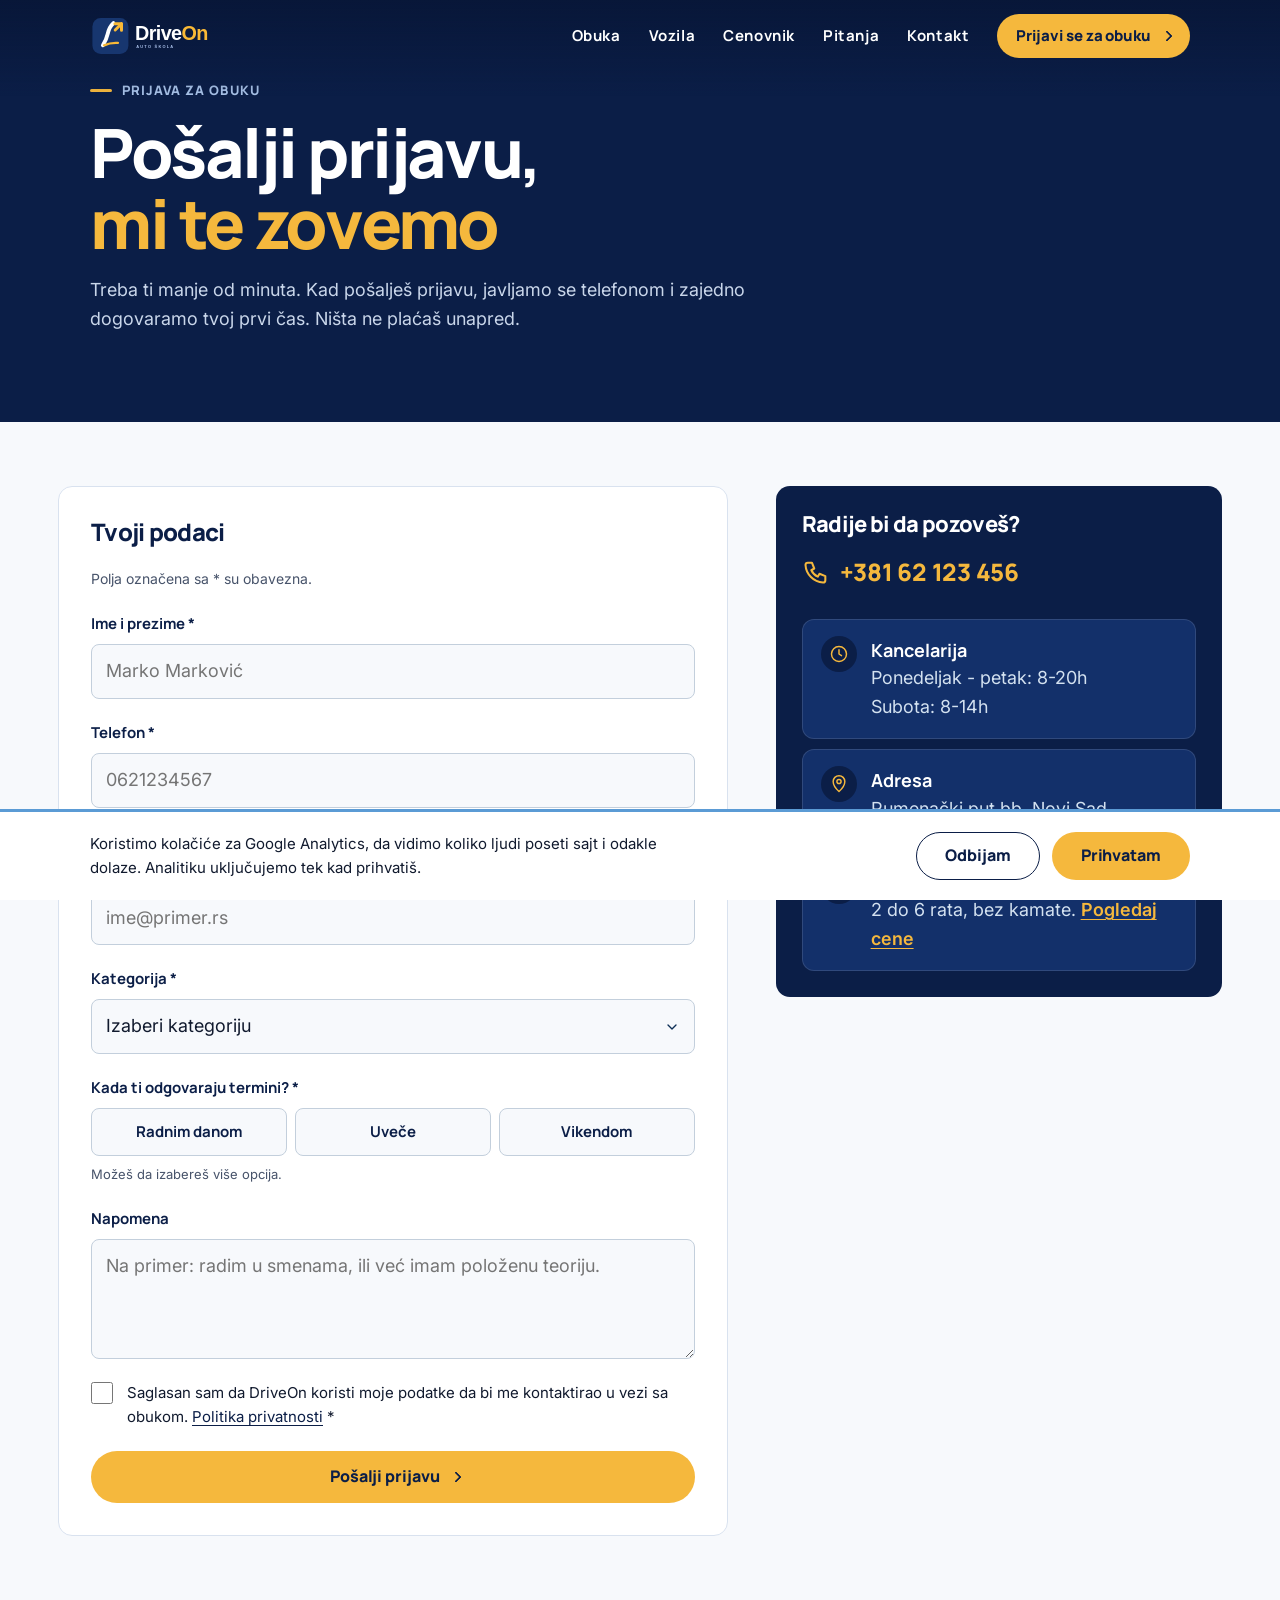
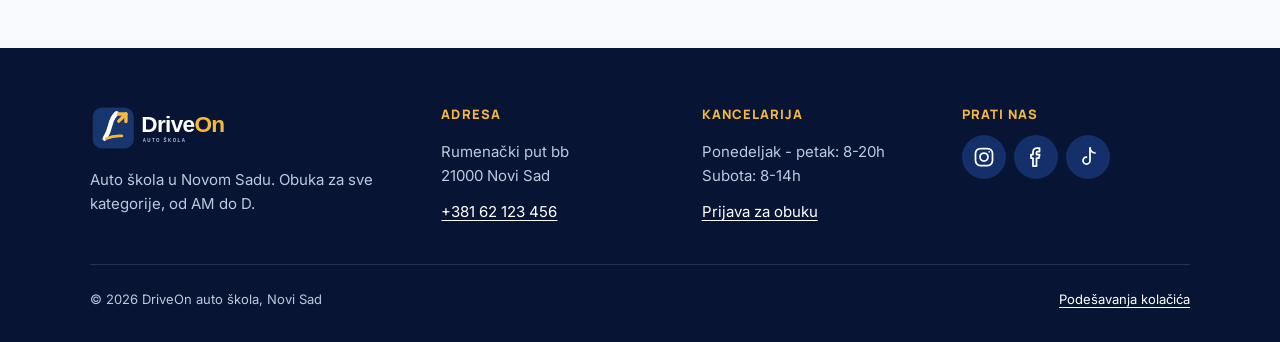
==== kontakt.html @ 6975de04 "First publish" ====
<!doctype html>
<html lang="sr-Latn">
<head>
  <meta charset="utf-8">
  <meta name="viewport" content="width=device-width, initial-scale=1">
  <title>Prijava za obuku - DriveOn auto škola Novi Sad</title>
  <meta name="description" content="Pošalji prijavu za obuku u auto školi DriveOn u Novom Sadu. Javljamo se telefonom i dogovaramo prvi čas.">

  <!-- Google Analytics (GA4)
       Ne učitava se odavde. script.js ga ubacuje tek kad posetilac klikne "Prihvatam" na cookie banneru.
       Pravi ID upiši i ovde i u script.js (konstanta GA_ID).
  <script async src="https://www.googletagmanager.com/gtag/js?id=G-XXXXXXXXXX"></script>
  <script>
    window.dataLayer = window.dataLayer || [];
    function gtag(){dataLayer.push(arguments);}
    gtag('js', new Date());
    gtag('config', 'G-XXXXXXXXXX');
  </script>
  -->

  <link rel="icon" href="images/favicon.svg" type="image/svg+xml">
  <link rel="preconnect" href="https://fonts.googleapis.com">
  <link rel="preconnect" href="https://fonts.gstatic.com" crossorigin>
  <link rel="stylesheet" href="https://fonts.googleapis.com/css2?family=Inter:wght@400;500;600;700&family=Manrope:wght@600;700;800&display=swap&subset=latin-ext">
  <link rel="stylesheet" href="style.css">
</head>
<body>
  <a class="skip-link" href="#sadrzaj">Preskoči na sadržaj</a>

  <!-- ============ HEADER ============ -->
  <header class="site-header">
    <div class="container header__inner">
      <a class="header__logo" href="index.html" aria-label="DriveOn, početna strana">
        <img class="logo" src="images/driveon-logo.svg" width="520" height="140" alt="DriveOn auto škola">
      </a>

      <nav class="nav" id="glavni-meni" aria-label="Glavni meni">
        <ul class="nav__list">
          <li><a href="index.html#resenje">Obuka</a></li>
          <li><a href="index.html#vozni-park">Vozila</a></li>
          <li><a href="index.html#ponuda">Cenovnik</a></li>
          <li><a href="index.html#pitanja">Pitanja</a></li>
          <li><a href="index.html#kontakt">Kontakt</a></li>
        </ul>
        <a class="btn btn--primary nav__cta" href="kontakt.html" aria-current="page">Prijavi se za obuku</a>
      </nav>


      <button class="nav-toggle" type="button" aria-expanded="false" aria-controls="glavni-meni" aria-label="Otvori meni">
        <span class="nav-toggle__bars" aria-hidden="true"><span></span><span></span><span></span></span>
      </button>
    </div>
  </header>

  <main id="sadrzaj">
    <!-- ============ UVOD ============ -->
    <section class="page-intro" aria-labelledby="prijava-naslov">
      <div class="container">
        <p class="eyebrow">Prijava za obuku</p>
        <h1 id="prijava-naslov">Pošalji prijavu,<br> <span class="hl">mi te zovemo</span></h1>
        <p class="hero__lead">Treba ti manje od minuta. Kad pošalješ prijavu, javljamo se telefonom i zajedno dogovaramo tvoj prvi čas. Ništa ne plaćaš unapred.</p>
      </div>
    </section>

    <div class="container signup">
      <!-- ============ FORMA ============ -->
      <div>
        <!-- action ostaje prazan dok se ne poveže backend. script.js trenutno samo validira i prikazuje potvrdu. -->
        <form class="form" id="prijava-forma" action="" method="post" novalidate data-signup>
          <h2 class="form__title">Tvoji podaci</h2>
          <p class="form__required">Polja označena sa * su obavezna.</p>

          <div class="form__summary" data-form-summary role="alert" hidden>Proveri polja označena crvenom bojom.</div>

          <div class="field">
            <label for="ime">Ime i prezime *</label>
            <input class="input" type="text" id="ime" name="ime" autocomplete="name" placeholder="Marko Marković" required aria-describedby="ime-greska">
            <p class="field__error" id="ime-greska" hidden></p>
          </div>

          <div class="field">
            <label for="telefon">Telefon *</label>
            <input class="input" type="tel" id="telefon" name="telefon" autocomplete="tel" inputmode="tel" placeholder="0621234567" maxlength="16" required aria-describedby="telefon-pomoc telefon-greska">
            <p class="field__hint" id="telefon-pomoc">Samo brojevi, bez razmaka. Na ovaj broj te zovemo da dogovorimo prvi čas.</p>
            <p class="field__error" id="telefon-greska" hidden></p>
          </div>

          <div class="field">
            <label for="email">Email *</label>
            <input class="input" type="email" id="email" name="email" autocomplete="email" placeholder="ime@primer.rs" required aria-describedby="email-greska">
            <p class="field__error" id="email-greska" hidden></p>
          </div>

          <div class="field">
            <label for="kategorija">Kategorija *</label>
            <select class="select" id="kategorija" name="kategorija" required aria-describedby="kategorija-greska">
              <option value="">Izaberi kategoriju</option>
              <option value="AM">AM - mopedi, laki tricikli i laki četvorocikli</option>
              <option value="A1">A1 - laki motocikli</option>
              <option value="A2">A2 - motocikli do 35 kW</option>
              <option value="A">A - motocikli</option>
              <option value="B">B - putničko vozilo</option>
              <option value="BE">BE - B + prikolica</option>
              <option value="C">C - teretna vozila</option>
              <option value="CE">CE - C + prikolica</option>
              <option value="D">D - autobusi</option>
              <option value="osvezavanje">Časovi za osvežavanje (već imam dozvolu)</option>
              <option value="nisam-siguran">Nisam siguran, treba mi savet</option>
            </select>
            <p class="field__error" id="kategorija-greska" hidden></p>
          </div>

          <fieldset class="field" aria-describedby="termin-greska">
            <legend>Kada ti odgovaraju termini? *</legend>
            <div class="segmented segmented--3">
              <input type="checkbox" name="termin" id="termin-radnim" value="radnim danom">
              <label for="termin-radnim">Radnim danom</label>
              <input type="checkbox" name="termin" id="termin-uvece" value="uveče">
              <label for="termin-uvece">Uveče</label>
              <input type="checkbox" name="termin" id="termin-vikend" value="vikendom">
              <label for="termin-vikend">Vikendom</label>
            </div>
            <p class="field__hint">Možeš da izabereš više opcija.</p>
            <p class="field__error" id="termin-greska" hidden></p>
          </fieldset>

          <div class="field">
            <label for="napomena">Napomena</label>
            <textarea class="textarea" id="napomena" name="napomena" placeholder="Na primer: radim u smenama, ili već imam položenu teoriju."></textarea>
          </div>

          <div class="field">
            <div class="check">
              <input type="checkbox" id="saglasnost" name="saglasnost" required aria-describedby="saglasnost-greska">
              <label for="saglasnost">Saglasan sam da DriveOn koristi moje podatke da bi me kontaktirao u vezi sa obukom. <a href="#">Politika privatnosti</a> *</label>
            </div>
            <p class="field__error" id="saglasnost-greska" hidden></p>
          </div>

          <button class="btn btn--primary" type="submit">Pošalji prijavu</button>
        </form>

        <!-- Poruka potvrde, prikazuje se posle uspešnog slanja -->
        <div class="confirm" data-confirm role="status" tabindex="-1" hidden>
          <svg class="icon" viewBox="0 0 24 24" aria-hidden="true"><circle cx="12" cy="12" r="9"/><path d="M7.5 12.5l3 3 6-7"/></svg>
          <h2>Prijava je stigla<span data-confirm-name></span>.</h2>
          <p>Zovemo te na broj <strong data-confirm-phone></strong> u radno vreme kancelarije: radnim danom od 8 do 20h, subotom od 8 do 14h.</p>
          <p>U tom razgovoru biramo grupu za teoriju i termin za tvoj prvi čas.</p>
          <div class="btn-row">
            <a class="btn btn--secondary" href="index.html">Nazad na početnu</a>
          </div>
        </div>
      </div>

      <!-- ============ POZIV TELEFONOM ============ -->
      <aside class="signup__aside">
        <div class="aside-box">
          <h2>Radije bi da pozoveš?</h2>
          <a class="phone-big" href="tel:+38162123456">
            <svg class="icon" viewBox="0 0 24 24" aria-hidden="true"><path d="M5 4h3.5l2 5-2.5 1.5a11 11 0 0 0 5.5 5.5l1.5-2.5 5 2V19a2 2 0 0 1-2 2A16 16 0 0 1 3 6a2 2 0 0 1 2-2z"/></svg>
            +381 62 123 456
          </a>
          <ul class="contact-list">
            <li>
              <svg class="icon" viewBox="0 0 24 24" aria-hidden="true"><circle cx="12" cy="12" r="9"/><path d="M12 7v5l3 2"/></svg>
              <span><strong>Kancelarija</strong>Ponedeljak - petak: 8-20h<br>Subota: 8-14h</span>
            </li>
            <li>
              <svg class="icon" viewBox="0 0 24 24" aria-hidden="true"><path d="M12 21s7-6.2 7-12a7 7 0 1 0-14 0c0 5.8 7 12 7 12z"/><circle cx="12" cy="9" r="2.5"/></svg>
              <span><strong>Adresa</strong>Rumenački put bb, Novi Sad</span>
            </li>
            <li>
              <svg class="icon" viewBox="0 0 24 24" aria-hidden="true"><rect x="3" y="6" width="18" height="13" rx="2"/><path d="M3 10h18M7 15h4"/></svg>
              <span><strong>Plaćanje na rate</strong>2 do 6 rata, bez kamate. <a href="index.html#ponuda">Pogledaj cene</a></span>
            </li>
          </ul>
        </div>
      </aside>
    </div>
  </main>

  <!-- ============ FOOTER ============ -->
  <footer class="site-footer">
    <div class="container">
      <div class="footer__grid">
        <div>
          <img class="logo logo--footer" src="images/driveon-logo.svg" width="520" height="140" alt="DriveOn auto škola">
          <p class="footer__about">Auto škola u Novom Sadu. Obuka za sve kategorije, od AM do D.</p>
        </div>
        <div>
          <p class="footer__title">Adresa</p>
          <p>Rumenački put bb<br>21000 Novi Sad</p>
          <p style="margin-top: 12px"><a href="tel:+38162123456">+381 62 123 456</a></p>
        </div>
        <div>
          <p class="footer__title">Kancelarija</p>
          <p>Ponedeljak - petak: 8-20h<br>Subota: 8-14h</p>
          <p style="margin-top: 12px"><a href="kontakt.html">Prijava za obuku</a></p>
        </div>
        <div>
          <p class="footer__title">Prati nas</p>
          <!-- Društvene mreže: zameni href="#" pravim linkovima. -->
          <div class="social">
            <a href="#" aria-label="DriveOn na Instagramu">
              <svg class="icon" viewBox="0 0 24 24" aria-hidden="true"><rect x="3.5" y="3.5" width="17" height="17" rx="5"/><circle cx="12" cy="12" r="4"/><path d="M17.2 6.8h.01"/></svg>
            </a>
            <a href="#" aria-label="DriveOn na Facebooku">
              <svg class="icon" viewBox="0 0 24 24" aria-hidden="true"><path d="M15.5 3H13a4 4 0 0 0-4 4v2.5H7V13h2v8h3.5v-8h2.6l.5-3.5h-3.1V7.5a1 1 0 0 1 1-1h2z"/></svg>
            </a>
            <a href="#" aria-label="DriveOn na TikToku">
              <svg class="icon" viewBox="0 0 24 24" aria-hidden="true"><path d="M14 3v12.5a3.5 3.5 0 1 1-3.5-3.5"/><path d="M14 3c.4 2.8 2.4 4.7 5 5"/></svg>
            </a>
          </div>
        </div>
      </div>
      <div class="footer__bottom">
        <p>© 2026 DriveOn auto škola, Novi Sad</p>
        <button class="link-button" type="button" data-cookie-settings>Podešavanja kolačića</button>
      </div>
    </div>
  </footer>

  <!-- Cookie banner -->
  <button class="to-top" type="button" aria-label="Nazad na vrh stranice" data-to-top>
    <svg class="icon" viewBox="0 0 24 24" aria-hidden="true"><path d="M12 19V5M5 12l7-7 7 7"/></svg>
  </button>

  <div class="cookie" id="cookie-banner" role="region" aria-label="Obaveštenje o kolačićima" hidden>
    <div class="cookie__inner">
      <p>Koristimo kolačiće za Google Analytics, da vidimo koliko ljudi poseti sajt i odakle dolaze. Analitiku uključujemo tek kad prihvatiš.</p>
      <div class="cookie__actions">
        <button class="btn btn--secondary" type="button" data-cookie="rejected">Odbijam</button>
        <button class="btn btn--primary" type="button" data-cookie="accepted">Prihvatam</button>
      </div>
    </div>
  </div>

  <script src="script.js"></script>
</body>
</html>
---- style.css ----
/* ==========================================================================
   DriveOn - zajednički stil za index.html i kontakt.html
   Mobilni prvo. Prelom na 768px, širi raspored od 1024px.

   PALETA
   - Tamno plava    #0B1E47  osnovna: header, hero, tamne sekcije, naslovi
   - Zlatno žuta    #F5B83D  glavna CTA dugmad, istaknute reči, brojevi
   - Nebo plava     #5B9BD5  ikonice i oznake
   - Ledeno plava   #E6EEF9  pozadina svake druge svetle sekcije
   Ritam sekcija: tamna - svetla - ledeno plava - svetla - tamna ...
   ========================================================================== */

/* ---------- Tokeni ---------- */
:root {
  /* osnovna */
  --navy: #0b1e47;
  --navy-deep: #071433;       /* footer */
  --navy-2: #13306a;          /* kartice i placeholderi na tamnoj pozadini */
  --navy-line: rgba(255, 255, 255, 0.12);

  /* sporedna 1 - zlatno žuta */
  --sun: #f5b83d;
  --sun-hover: #e9a722;
  --sun-soft: #fdf1d6;

  /* sporedna 2 - nebo plava */
  --sky: #5b9bd5;
  --sky-text: #2c64a8;        /* nebo plava dovoljno tamna za tekst na svetlom */
  --sky-soft: #e1eaf7;
  --sky-on-dark: #a8c2e8;     /* tekst na tamno plavoj */

  /* sporedna 3 - ledeno plava, pozadina sekcija */
  --tint: #e6eef9;

  /* neutralne */
  --bg: #f7f9fc;              /* svetla pozadina */
  --surface: #ffffff;
  --line: #d9e2ef;
  --ink: #111a2e;
  --ink-2: #47536a;
  --ph: #dde5f1;
  --ph-ink: #4c5b72;
  --error: #b42318;

  --font-head: "Manrope", system-ui, -apple-system, "Segoe UI", sans-serif;
  --font-body: "Inter", system-ui, -apple-system, "Segoe UI", sans-serif;

  --radius: 8px;              /* dugmad i polja */
  --radius-lg: 14px;          /* kartice */
  --container: 1100px;
  --gutter: 20px;
  --header-h: 64px;
}

/* ---------- Osnova ---------- */
*,
*::before,
*::after {
  box-sizing: border-box;
}

html {
  -webkit-text-size-adjust: 100%;
  scroll-behavior: smooth;
  scroll-padding-top: calc(var(--header-h) + 16px);
}

@media (prefers-reduced-motion: reduce) {
  html {
    scroll-behavior: auto;
  }

  *,
  *::before,
  *::after {
    transition: none !important;
  }

  .btn:hover {
    transform: none !important;
  }
}

body {
  margin: 0;
  background: var(--bg);
  color: var(--ink);
  font-family: var(--font-body);
  font-size: 1rem;
  line-height: 1.6;
  overflow-x: hidden;
}

img,
svg {
  display: block;
  max-width: 100%;
}

h1,
h2,
h3,
h4 {
  margin: 0;
  font-family: var(--font-head);
  font-weight: 800;
  line-height: 1.12;
  letter-spacing: -0.02em;
  color: var(--navy);
}

h1 {
  font-size: 3rem;            /* 48px na mobilnom = 3:1 prema 16px tekstu */
  line-height: 1.04;
  letter-spacing: -0.035em;
}

h2 {
  font-size: 2rem;
  letter-spacing: -0.03em;
}

h3 {
  font-size: 1.1875rem;
  font-weight: 700;
  letter-spacing: -0.01em;
}

p {
  margin: 0;
  max-width: 65ch;
}

p + p {
  margin-top: 1em;
}

.figures > p + p,
.stats > .stat + .stat,
.extras > p + p {
  margin-top: 0;
}

figure,
blockquote {
  margin: 0;
}

a {
  color: var(--navy);
  text-underline-offset: 3px;
}

a:hover {
  color: var(--sky-text);
}

ul,
ol {
  margin: 0;
  padding: 0;
  list-style: none;
}

button,
input,
select,
textarea {
  font: inherit;
  color: inherit;
}

:focus-visible {
  outline: 2px solid var(--sky);
  outline-offset: 3px;
}

[hidden] {
  display: none !important;
}

.visually-hidden {
  position: absolute;
  width: 1px;
  height: 1px;
  padding: 0;
  margin: -1px;
  overflow: hidden;
  clip: rect(0, 0, 0, 0);
  white-space: nowrap;
  border: 0;
}

.skip-link {
  position: absolute;
  top: -100px;
  left: 16px;
  z-index: 100;
  padding: 12px 16px;
  background: var(--sun);
  color: var(--navy);
  border-radius: var(--radius);
}

.skip-link:focus {
  top: 12px;
}

/* ---------- Raspored ---------- */
.container {
  width: 100%;
  max-width: calc(var(--container) + var(--gutter) * 2);
  margin: 0 auto;
  padding: 0 var(--gutter);
}

.section {
  padding: 64px 0;
}

/* Tamna traka: hero, garancija, uvod kontakt stranice */
.section--accent,
.hero,
.page-intro {
  background: var(--navy);
  color: #fff;
}

.section--accent h1,
.section--accent h2,
.section--accent h3,
.hero h1,
.page-intro h1 {
  color: #fff;
}

.section__head {
  margin-bottom: 40px;
}

.section__head h2 {
  max-width: 20ch;
}

.section__head p {
  margin-top: 16px;
  color: var(--ink-2);
}

.eyebrow {
  display: inline-flex;
  align-items: center;
  gap: 10px;
  margin-bottom: 16px;
  font-family: var(--font-head);
  font-size: 0.8125rem;
  font-weight: 800;
  letter-spacing: 0.08em;
  text-transform: uppercase;
  color: var(--sky-text);
}

.eyebrow::before {
  content: "";
  width: 22px;
  height: 3px;
  background: var(--sun);
  border-radius: 2px;
}

.section__head .eyebrow {
  margin-top: 0;
  color: var(--sky-text);
}

/* Pozadine sekcija */
.section--tint {
  background: var(--tint);
}

.section--tint .situation,
.section--tint .card,
.section--tint .step,
.section--tint .later__box,
.section--tint .contact-list li {
  border-color: #d3deee;
}

.section--tint .ph {
  background: #d3deee;
}

.section--dark {
  background: var(--navy);
  color: #d6e1f2;
}

.section--dark h2,
.section--dark h3 {
  color: #fff;
}

.section--dark .section__head .eyebrow {
  color: var(--sky-on-dark);
}

.section--dark .benefit {
  color: #fff;
  background: var(--navy-2);
  border-color: var(--navy-line);
}

.section--dark .benefit > .icon {
  color: var(--navy);
  background: var(--sky);
}

.section--dark .benefits--hidden .benefit > .icon {
  background: var(--sun);
}

.section--accent .eyebrow,
.page-intro .eyebrow {
  color: var(--sky-on-dark);
}

.subhead {
  margin: 56px 0 24px;
  font-size: 1.375rem;
}

.grid {
  display: grid;
  gap: 20px;
}

.note {
  margin-top: 24px;
  font-size: 0.9375rem;
  color: var(--ink-2);
}

/* Istaknuta reč u naslovu - žuti marker */
.hl {
  background-image: linear-gradient(transparent 62%, var(--sun) 62%, var(--sun) 92%, transparent 92%);
  background-repeat: no-repeat;
  -webkit-box-decoration-break: clone;
  box-decoration-break: clone;
  padding: 0 2px;
}

.hero .hl,
.page-intro .hl {
  background-image: none;
  color: var(--sun);
  padding: 0;
}

/* ---------- Ikonice (inline SVG, samo linije) ---------- */
.icon {
  width: 24px;
  height: 24px;
  flex: none;
  fill: none;
  stroke: currentColor;
  stroke-width: 1.75;
  stroke-linecap: round;
  stroke-linejoin: round;
  color: var(--sky);
}

.icon--sm {
  width: 20px;
  height: 20px;
}

/* Ikonica u krugu */
.icon-badge {
  display: inline-flex;
  align-items: center;
  justify-content: center;
  width: 36px;
  height: 36px;
  flex: none;
  background: var(--sky-soft);
  border-radius: 50%;
}

.icon-badge .icon {
  width: 20px;
  height: 20px;
  color: var(--navy);
}

/* ---------- Placeholder slike ---------- */
.ph {
  display: flex;
  align-items: center;
  justify-content: center;
  padding: 16px;
  background: var(--ph);
  color: var(--ph-ink);
  font-family: var(--font-head);
  font-size: 0.75rem;
  font-weight: 700;
  letter-spacing: 0.08em;
  text-align: center;
  text-transform: uppercase;
  border-radius: var(--radius-lg);
}

.ph--hero {
  aspect-ratio: 4 / 3;
  background: var(--navy-2);
  color: var(--sky-on-dark);
  border: 1px solid var(--navy-line);
}

.ph--card {
  aspect-ratio: 4 / 3;
}

.ph--portrait {
  aspect-ratio: 4 / 5;
}

.ph--avatar {
  width: 56px;
  height: 56px;
  padding: 4px;
  font-size: 0.5625rem;
}

.ph--map {
  min-height: 280px;
}

.ph-text {
  display: block;
  padding: 10px 12px;
  background: var(--ph);
  color: var(--ph-ink);
  font-size: 0.875rem;
  border-radius: 6px;
}

/* ---------- Logo ---------- */
.logo {
  display: block;
  width: auto;
  height: 42px;
}

.logo--footer {
  height: 48px;
}

/* ---------- Dugmad ---------- */
.btn {
  position: relative;
  display: inline-flex;
  align-items: center;
  justify-content: center;
  gap: 10px;
  min-height: 52px;
  padding: 0 28px;
  font-family: var(--font-head);
  font-size: 1rem;
  font-weight: 800;
  line-height: 1.2;
  letter-spacing: -0.005em;
  text-align: center;
  text-decoration: none;
  border: 1px solid transparent;
  border-radius: 999px;       /* potpuno zaobljeno */
  cursor: pointer;
  transition:
    background-color 0.25s ease,
    border-color 0.25s ease,
    color 0.25s ease,
    box-shadow 0.25s ease,
    transform 0.25s cubic-bezier(0.2, 0.8, 0.2, 1);
}

.btn:active {
  transform: translateY(0) scale(0.98);
}

/* Glavno dugme: žuto sa tamno plavim tekstom i strelicom koja klizi na hover */
.btn--primary {
  padding-right: 24px;
  background: var(--sun);
  color: var(--navy);
}

.btn--primary::after {
  content: "";
  flex: none;
  width: 8px;
  height: 8px;
  margin-left: 2px;
  border-top: 2.5px solid currentColor;
  border-right: 2.5px solid currentColor;
  border-radius: 1px;
  transform: rotate(45deg);
  transition: transform 0.25s cubic-bezier(0.2, 0.8, 0.2, 1);
}

.btn--primary:hover {
  background: #ffc552;
  color: var(--navy);
  transform: translateY(-2px);
  box-shadow: 0 0 0 5px rgba(245, 184, 61, 0.22);
}

.btn--primary:hover::after {
  transform: translateX(4px) rotate(45deg);
}

.btn--primary:focus-visible {
  outline: none;
  box-shadow: 0 0 0 3px var(--surface), 0 0 0 6px var(--sky);
}

/* Bez strelice tamo gde dugme nije poziv na prijavu */
.cookie .btn--primary::after {
  display: none;
}

.cookie .btn--primary {
  padding-right: 28px;
}

.btn--secondary {
  background: transparent;
  color: var(--navy);
  border-color: var(--navy);
}

.btn--secondary:hover {
  background: var(--navy);
  color: #fff;
  transform: translateY(-2px);
}

.btn--block {
  width: 100%;
}

.btn-row {
  display: flex;
  flex-wrap: wrap;
  align-items: center;
  gap: 16px 24px;
  margin-top: 32px;
}

.phone-link {
  display: inline-flex;
  align-items: center;
  gap: 8px;
  font-family: var(--font-head);
  font-weight: 700;
  text-decoration: none;
}

/* ---------- Header (tamno plav, spojen sa hero delom) ---------- */
.site-header {
  position: fixed;
  top: 0;
  left: 0;
  right: 0;
  z-index: 50;
  background: transparent;
  color: #fff;
  border-bottom: 1px solid transparent;
  transition: background-color 0.3s ease, border-color 0.3s ease, box-shadow 0.3s ease;
}

/* Tamni prelaz iza providnog menija, da tekst uvek ostane čitljiv preko slike */
.site-header::before {
  content: "";
  position: absolute;
  inset: 0 0 -24px;
  z-index: -1;
  background: linear-gradient(to bottom, rgba(7, 20, 51, 0.7), rgba(7, 20, 51, 0));
  pointer-events: none;
  transition: opacity 0.3s ease;
}

.site-header.is-scrolled,
.site-header.is-open {
  background: var(--navy);
  border-bottom-color: var(--navy-line);
}

.site-header.is-scrolled {
  box-shadow: 0 6px 20px rgba(7, 20, 51, 0.25);
}

.site-header.is-scrolled::before,
.site-header.is-open::before {
  opacity: 0;
}

.header__inner {
  display: flex;
  align-items: center;
  gap: 16px;
  min-height: var(--header-h);
  transition: min-height 0.3s ease;
}

.site-header.is-scrolled .header__inner {
  min-height: 52px;
}

.site-header .logo {
  transition: height 0.3s ease;
}

.site-header.is-scrolled .logo {
  height: 34px;
}

.header__logo {
  margin-right: auto;
  text-decoration: none;
}

.nav-toggle {
  display: inline-flex;
  align-items: center;
  justify-content: center;
  width: 48px;
  height: 48px;
  margin-right: -12px;
  padding: 0;
  background: none;
  border: 0;
  cursor: pointer;
}

.nav-toggle .icon {
  width: 26px;
  height: 26px;
  color: #fff;
}

.nav-toggle .icon--close {
  display: none;
}

.nav-toggle[aria-expanded="true"] .icon--open {
  display: none;
}

.nav-toggle[aria-expanded="true"] .icon--close {
  display: block;
}

.nav {
  display: none;
  position: absolute;
  top: 100%;
  left: 0;
  right: 0;
  padding: 8px var(--gutter) 24px;
  background: var(--navy);
  border-bottom: 1px solid var(--navy-line);
}

.nav.is-open {
  display: block;
}

.nav__list a {
  display: block;
  padding: 14px 0;
  font-family: var(--font-head);
  font-size: 1.125rem;
  font-weight: 700;
  color: #fff;
  text-decoration: none;
  border-bottom: 1px solid var(--navy-line);
}

.nav__list a:hover {
  color: var(--sun);
}

.nav__cta {
  width: 100%;
}

/* ---------- Hero ---------- */
.hero {
  position: relative;
  overflow: hidden;
  padding: calc(48px + var(--header-h)) 0 0;
}

/* Diskretna mreža linija u pozadini, kao plan grada */
.hero::before {
  content: "";
  position: absolute;
  inset: 0;
  background-image:
    linear-gradient(rgba(255, 255, 255, 0.035) 1px, transparent 1px),
    linear-gradient(90deg, rgba(255, 255, 255, 0.035) 1px, transparent 1px);
  background-size: 56px 56px;
  -webkit-mask-image: linear-gradient(to bottom, #000 0%, #000 45%, transparent 80%);
  mask-image: linear-gradient(to bottom, #000 0%, #000 45%, transparent 80%);
  pointer-events: none;
}

.hero .container {
  position: relative;
}

.hero__grid {
  display: grid;
  gap: 48px;
}

.hero__kicker {
  display: inline-flex;
  align-items: center;
  gap: 10px;
  margin-bottom: 24px;
  padding: 6px 14px 6px 10px;
  font-size: 0.8125rem;
  font-weight: 600;
  color: var(--sky-on-dark);
  background: rgba(255, 255, 255, 0.06);
  border: 1px solid var(--navy-line);
  border-radius: 999px;
}

.hero__kicker::before {
  content: "";
  width: 8px;
  height: 8px;
  background: var(--sun);
  border-radius: 50%;
}

.hero h1 {
  max-width: 12ch;
}

.hero__lead {
  margin-top: 22px;
  font-size: 1.125rem;
  color: #c9d6ea;
}

.hero__actions {
  display: flex;
  flex-wrap: wrap;
  align-items: center;
  gap: 16px 28px;
  margin-top: 36px;
}

.btn--lg {
  min-height: 58px;
  padding: 0 32px;
  font-size: 1.0625rem;
}

.hero__checks {
  display: flex;
  flex-wrap: wrap;
  gap: 10px 24px;
  margin-top: 32px;
  font-size: 0.9375rem;
  color: #fff;
}

.hero__checks li {
  display: inline-flex;
  align-items: center;
  gap: 8px;
}

.hero__checks .icon {
  width: 18px;
  height: 18px;
  color: var(--sun);
  stroke-width: 2.5;
}

/* Fotografija: bez okvira, ivice se postepeno stapaju sa tamno plavom pozadinom */
.hero__media {
  position: relative;
  margin: 0 calc(var(--gutter) * -1);
}

.hero__img {
  display: block;
  width: 100%;
  height: auto;
  aspect-ratio: 4 / 3;
  object-fit: cover;
  object-position: 65% center;
  filter: saturate(0.92);
  -webkit-mask-image: linear-gradient(to bottom, transparent 0%, #000 18%, #000 72%, transparent 100%);
  mask-image: linear-gradient(to bottom, transparent 0%, #000 18%, #000 72%, transparent 100%);
}

/* Traka sa činjenicama na dnu heroja: puna podloga, preko nje se ne vidi mreža */
.hero__strip {
  position: relative;
  z-index: 1;
  display: grid;
  grid-template-columns: repeat(2, minmax(0, 1fr));
  gap: 10px;
  margin: 40px 0 0;
  padding-bottom: 48px;
}

.hero__strip > li {
  display: flex;
  flex-direction: column;
  gap: 12px;
  padding: 16px;
  background: #10295a;
  border: 1px solid var(--navy-line);
  border-radius: var(--radius-lg);
}

.hero__strip-icon {
  display: inline-flex;
  align-items: center;
  justify-content: center;
  width: 40px;
  height: 40px;
  flex: none;
  background: rgba(245, 184, 61, 0.14);
  border-radius: 12px;
}

.hero__strip-icon .icon {
  width: 22px;
  height: 22px;
  color: var(--sun);
}

.hero__strip strong {
  display: block;
  font-family: var(--font-head);
  font-size: 1.0625rem;
  font-weight: 800;
  line-height: 1.25;
  color: #fff;
}

.hero__strip strong + span {
  display: block;
  margin-top: 2px;
  font-size: 0.8125rem;
  line-height: 1.4;
  color: var(--sky-on-dark);
}

/* ---------- Kartice ---------- */
.card {
  background: var(--surface);
  border: 1px solid var(--line);
  border-radius: var(--radius-lg);
}

.card__body {
  padding: 16px 18px 18px;
}

.card__body h3 {
  font-size: 1.0625rem;
}

.card__meta {
  margin-top: 4px;
  font-size: 0.875rem;
  color: var(--ink-2);
}

.card > .ph {
  border-radius: var(--radius-lg) var(--radius-lg) 0 0;
}

.tag {
  display: inline-block;
  margin-bottom: 10px;
  padding: 3px 10px;
  font-family: var(--font-head);
  font-size: 0.75rem;
  font-weight: 800;
  color: var(--navy);
  background: var(--sky-soft);
  border-radius: 999px;
}

/* ---------- Problem ---------- */
.situations {
  display: grid;
  gap: 16px;
}

.situation {
  display: grid;
  gap: 10px;
  align-content: start;
  padding: 22px;
  background: var(--surface);
  border: 1px solid var(--line);
  border-radius: var(--radius-lg);
}

.situation__who {
  justify-self: start;
  padding: 3px 10px;
  font-family: var(--font-head);
  font-size: 0.8125rem;
  font-weight: 800;
  color: var(--navy);
  background: var(--sky-soft);
  border-radius: 999px;
}

.situation p {
  font-size: 1.0625rem;
}

.problem__turn {
  margin-top: 24px;
  padding: 32px 24px;
  background: var(--navy);
  color: #d3e1f0;
  border-radius: var(--radius-lg);
}

.problem__turn p {
  font-size: 1.0625rem;
}

.problem__turn .big {
  font-family: var(--font-head);
  font-size: 1.5rem;
  font-weight: 800;
  line-height: 1.25;
  letter-spacing: -0.02em;
  color: #fff;
}

.problem__turn p:last-child {
  color: var(--sun);
  font-weight: 600;
}

/* ---------- Koraci (rešenje, prijava) ---------- */
.steps {
  counter-reset: step;
  display: grid;
  gap: 12px;
}

.step {
  display: grid;
  grid-template-columns: 44px minmax(0, 1fr);
  gap: 4px 16px;
  padding: 20px;
  background: var(--surface);
  border: 1px solid var(--line);
  border-radius: var(--radius-lg);
}

.step::before {
  counter-increment: step;
  content: counter(step);
  grid-row: span 2;
  display: flex;
  align-items: center;
  justify-content: center;
  width: 44px;
  height: 44px;
  font-family: var(--font-head);
  font-size: 1.125rem;
  font-weight: 800;
  color: var(--navy);
  background: var(--sun);
  border-radius: 50%;
}

.step h3 {
  align-self: center;
}

.step p {
  color: var(--ink-2);
}

/* ---------- Kredibilitet ---------- */
.figures {
  display: grid;
  gap: 16px;
  margin-bottom: 32px;
}

.figures > p {
  padding: 28px 24px;
  background: var(--surface);
  border: 1px solid var(--line);
  border-radius: var(--radius-lg);
}

.figure__num {
  display: block;
  font-family: var(--font-head);
  font-size: 3.5rem;
  font-weight: 800;
  line-height: 1;
  letter-spacing: -0.04em;
  color: var(--navy);
}

.figure__num::after {
  content: "";
  display: block;
  width: 48px;
  height: 4px;
  margin-top: 14px;
  background: var(--sun);
  border-radius: 2px;
}

.figure__label {
  display: block;
  margin-top: 12px;
  color: var(--ink-2);
}

.cards {
  display: grid;
  gap: 16px;
  grid-template-columns: repeat(2, minmax(0, 1fr));
}

/* ---------- Benefiti ---------- */
.benefits {
  display: grid;
  gap: 12px;
}

.benefit {
  display: flex;
  gap: 14px;
  align-items: center;
  padding: 16px 18px;
  font-size: 1.0625rem;
  background: var(--surface);
  border: 1px solid var(--line);
  border-radius: var(--radius-lg);
}

.benefit > .icon {
  width: 36px;
  height: 36px;
  padding: 8px;
  color: var(--navy);
  background: var(--sky-soft);
  border-radius: 50%;
  stroke-width: 2.25;
}

/* Skriveni benefiti: žuta umesto nebo plave */
.benefits--hidden .benefit > .icon {
  background: var(--sun-soft);
}

/* ---------- Vozni park ---------- */
.fleet {
  grid-template-columns: minmax(0, 1fr);
}

/* ---------- Dokazi ---------- */
.stats {
  display: grid;
  grid-template-columns: repeat(2, minmax(0, 1fr));
  gap: 12px;
  margin-bottom: 40px;
}

.stat {
  padding: 22px 18px;
  background: var(--navy);
  border-radius: var(--radius-lg);
}

.stat strong {
  display: block;
  font-family: var(--font-head);
  font-size: 1.75rem;
  font-weight: 800;
  line-height: 1.1;
  letter-spacing: -0.03em;
  color: var(--sun);
}

.stat span {
  display: block;
  margin-top: 6px;
  font-size: 0.875rem;
  color: #d3e1f0;
}

.testimonials {
  grid-template-columns: minmax(0, 1fr);
}

.testimonial {
  display: flex;
  flex-direction: column;
  gap: 20px;
  padding: 24px;
}

.testimonial__text {
  width: 100%;
  min-height: 140px;
}

.card .ph--avatar {
  flex: none;
  border-radius: 50%;
}

.testimonial__person {
  display: flex;
  align-items: center;
  gap: 14px;
  margin-top: auto;
  padding-top: 20px;
  border-top: 1px solid var(--line);
}

.testimonial__person .ph-text {
  padding: 4px 8px;
}

.testimonial__person .ph-text + .ph-text {
  margin-top: 6px;
}

/* ---------- Ponuda: tabovi ---------- */
.tabs__list {
  display: flex;
  gap: 4px;
  padding: 5px;
  margin-bottom: 24px;
  background: var(--surface);
  border: 1px solid var(--line);
  border-radius: 12px;
}

.tabs__tab {
  flex: 1 1 0;
  min-height: 48px;
  padding: 6px 10px;
  font-family: var(--font-head);
  font-size: 0.875rem;
  font-weight: 700;
  line-height: 1.2;
  color: var(--ink-2);
  background: transparent;
  border: 0;
  border-radius: var(--radius);
  cursor: pointer;
}

.tabs__tab:hover {
  color: var(--navy);
  background: var(--sky-soft);
}

.tabs__tab[aria-selected="true"] {
  background: var(--navy);
  color: #fff;
}

.prices {
  grid-template-columns: minmax(0, 1fr);
}

.price-card {
  display: flex;
  flex-direction: column;
  padding: 26px;
}

.price-card__head {
  display: flex;
  align-items: center;
  gap: 14px;
}

.price-card__code {
  display: inline-flex;
  align-items: center;
  justify-content: center;
  min-width: 52px;
  height: 52px;
  padding: 0 10px;
  font-family: var(--font-head);
  font-size: 1.375rem;
  font-weight: 800;
  line-height: 1;
  color: var(--sun);
  background: var(--navy);
  border-radius: 12px;
}

.price-card__name {
  font-size: 1rem;
  font-weight: 700;
}

.price-card__price {
  margin-top: 22px;
  font-family: var(--font-head);
  font-size: 2rem;
  font-weight: 800;
  letter-spacing: -0.03em;
  color: var(--navy);
}

.price-card__price span {
  font-size: 1rem;
  font-weight: 700;
  color: var(--ink-2);
}

.price-card__flag {
  justify-self: start;
  align-self: flex-start;
  margin-top: 6px;
  padding: 2px 10px;
  font-size: 0.75rem;
  font-weight: 600;
  color: #7a5200;
  background: var(--sun-soft);
  border-radius: 999px;
}

.price-card__list {
  margin-top: 20px;
  padding-top: 20px;
  border-top: 1px solid var(--line);
}

.price-card__list li {
  display: flex;
  gap: 10px;
  padding: 5px 0;
  font-size: 0.9375rem;
}

.price-card__list .icon {
  width: 18px;
  height: 18px;
  margin-top: 3px;
  stroke-width: 2.25;
}

.price-card__text {
  margin-top: 20px;
  padding-top: 20px;
  border-top: 1px solid var(--line);
  font-size: 0.9375rem;
  color: var(--ink-2);
}

.extras {
  display: flex;
  flex-wrap: wrap;
  gap: 8px 32px;
  margin-top: 20px;
  padding: 18px 22px;
  font-size: 0.9375rem;
  background: var(--sky-soft);
  border-radius: var(--radius-lg);
}

.extras strong {
  font-family: var(--font-head);
  color: var(--navy);
}

/* ---------- Kalkulator ---------- */
.calc {
  display: grid;
  margin-top: 56px;
  overflow: hidden;
  background: var(--surface);
  border: 1px solid var(--line);
  border-radius: var(--radius-lg);
}

.calc__form {
  display: grid;
  gap: 24px;
  padding: 24px;
}

.calc__form h3 {
  font-size: 1.5rem;
}

.calc__form .field__hint {
  margin-top: 6px;
}

.calc__result {
  padding: 24px;
  background: var(--navy);
  color: #d3e1f0;
}

.calc__rows {
  display: grid;
  gap: 16px;
  margin: 0;
}

.calc__rows div {
  display: flex;
  justify-content: space-between;
  align-items: baseline;
  gap: 16px;
}

.calc__rows dd {
  margin: 0;
  font-family: var(--font-head);
  font-weight: 700;
  text-align: right;
  color: #fff;
}

.calc__rows .calc__total {
  padding-top: 16px;
  border-top: 1px solid var(--navy-line);
}

.calc__total dd {
  font-size: 1.25rem;
}

.calc__monthly dd {
  font-size: 2.25rem;
  font-weight: 800;
  letter-spacing: -0.03em;
  color: var(--sun);
}

.calc__note {
  margin-top: 16px;
  font-size: 0.875rem;
  color: var(--sky-on-dark);
}

.calc__result .btn {
  margin-top: 24px;
}

/* ---------- Polja forme ---------- */
.field {
  display: grid;
  gap: 8px;
  margin: 0;
  padding: 0;
  border: 0;
  min-width: 0;
}

.field label,
.field legend {
  padding: 0;
  font-family: var(--font-head);
  font-size: 0.9375rem;
  font-weight: 700;
  color: var(--navy);
}

.field legend {
  margin-bottom: 8px;
}

.field__hint {
  font-size: 0.8125rem;
  color: var(--ink-2);
}

.input,
.select,
.textarea {
  width: 100%;
  min-height: 50px;
  padding: 12px 14px;
  background: var(--bg);
  border: 1px solid #c3cfdc;
  border-radius: var(--radius);
}

.select {
  appearance: none;
  padding-right: 44px;
  background-image: url("data:image/svg+xml,%3Csvg xmlns='http://www.w3.org/2000/svg' width='16' height='16' viewBox='0 0 24 24' fill='none' stroke='%230e2f56' stroke-width='2' stroke-linecap='round' stroke-linejoin='round'%3E%3Cpath d='M6 9l6 6 6-6'/%3E%3C/svg%3E");
  background-repeat: no-repeat;
  background-position: right 14px center;
}

.textarea {
  min-height: 120px;
  resize: vertical;
}

.input:focus,
.select:focus,
.textarea:focus {
  outline: 2px solid var(--sky);
  outline-offset: 0;
  border-color: var(--sky);
  background-color: var(--surface);
}

.field.has-error .input,
.field.has-error .select,
.field.has-error .textarea {
  border-color: var(--error);
}

.field__error {
  font-size: 0.875rem;
  font-weight: 500;
  color: var(--error);
}

/* Segmentirani izbor (broj rata, termin) */
.segmented {
  display: grid;
  grid-template-columns: repeat(5, minmax(0, 1fr));
  gap: 8px;
}

.segmented--3 {
  grid-template-columns: minmax(0, 1fr);
}

.segmented input {
  position: absolute;
  opacity: 0;
  pointer-events: none;
}

.segmented label {
  display: flex;
  align-items: center;
  justify-content: center;
  min-height: 48px;
  padding: 8px 12px;
  font-family: var(--font-head);
  font-weight: 700;
  text-align: center;
  color: var(--navy);
  background: var(--bg);
  border: 1px solid #c3cfdc;
  border-radius: var(--radius);
  cursor: pointer;
}

.segmented label:hover {
  border-color: var(--sky);
}

.segmented input:checked + label {
  background: var(--navy);
  border-color: var(--navy);
  color: #fff;
}

.segmented input:focus-visible + label {
  outline: 2px solid var(--sky);
  outline-offset: 2px;
}

.stepper {
  display: flex;
  align-items: stretch;
  max-width: 200px;
  background: var(--bg);
  border: 1px solid #c3cfdc;
  border-radius: var(--radius);
}

.stepper button {
  width: 52px;
  min-height: 50px;
  padding: 0;
  font-size: 1.375rem;
  font-weight: 700;
  color: var(--navy);
  background: none;
  border: 0;
  cursor: pointer;
}

.stepper button:hover {
  color: var(--sky-text);
}

.stepper input {
  width: 100%;
  min-width: 0;
  text-align: center;
  font-family: var(--font-head);
  font-weight: 700;
  color: var(--navy);
  border: 0;
  border-left: 1px solid var(--line);
  border-right: 1px solid var(--line);
  background: none;
  -moz-appearance: textfield;
}

.stepper input::-webkit-outer-spin-button,
.stepper input::-webkit-inner-spin-button {
  -webkit-appearance: none;
  margin: 0;
}

.check {
  display: grid;
  grid-template-columns: 24px minmax(0, 1fr);
  gap: 12px;
  align-items: start;
  font-size: 0.9375rem;
}

.check input {
  width: 22px;
  height: 22px;
  margin: 1px 0 0;
  accent-color: var(--navy);
}

.check label {
  font-family: var(--font-body);
  font-weight: 400;
  color: var(--ink);
}

/* ---------- Dodatne usluge ---------- */
.services {
  grid-template-columns: minmax(0, 1fr);
}

.service {
  padding: 26px;
}

.service > .icon {
  width: 52px;
  height: 52px;
  padding: 13px;
  margin-bottom: 20px;
  color: var(--navy);
  background: var(--sky-soft);
  border-radius: 14px;
}

.service p {
  margin-top: 10px;
  color: var(--ink-2);
}

/* ---------- Upozorenje ---------- */
.later__box {
  padding: 32px 24px;
  background: var(--surface);
  border: 1px solid var(--line);
  border-radius: var(--radius-lg);
}

.later__body {
  margin-top: 24px;
}

.later__body p {
  font-size: 1.125rem;
}

.later .big {
  padding-top: 20px;
  margin-top: 20px;
  border-top: 1px solid var(--line);
  font-family: var(--font-head);
  font-size: 1.375rem;
  font-weight: 700;
  line-height: 1.35;
  letter-spacing: -0.01em;
  color: var(--navy);
}

/* ---------- FAQ ---------- */
.faq {
  display: grid;
  gap: 10px;
  max-width: 820px;
}

.faq__item {
  padding: 0 20px;
  background: var(--surface);
  border: 1px solid var(--line);
  border-radius: 12px;
}

.faq__q {
  font-size: 1.0625rem;
}

.faq__q button {
  display: flex;
  justify-content: space-between;
  align-items: center;
  gap: 16px;
  width: 100%;
  min-height: 64px;
  padding: 16px 0;
  font-family: var(--font-head);
  font-weight: 700;
  text-align: left;
  color: var(--navy);
  background: none;
  border: 0;
  cursor: pointer;
}

.faq__icon {
  position: relative;
  flex: none;
  width: 32px;
  height: 32px;
  background: var(--sky-soft);
  border-radius: 50%;
}

.faq__icon::before,
.faq__icon::after {
  content: "";
  position: absolute;
  top: 15px;
  left: 9px;
  width: 14px;
  height: 2px;
  background: var(--navy);
  transition: transform 0.2s ease;
}

.faq__icon::after {
  transform: rotate(90deg);
}

.faq__q button[aria-expanded="true"] .faq__icon {
  background: var(--sun);
}

.faq__q button[aria-expanded="true"] .faq__icon::after {
  transform: rotate(0deg);
}

.faq__a {
  padding: 0 0 22px;
  color: var(--ink-2);
}

/* ---------- Kontakt i mapa ---------- */
.contact {
  display: grid;
  gap: 32px;
}

.contact-list {
  display: grid;
  gap: 10px;
}

.contact-list li {
  display: flex;
  gap: 14px;
  align-items: flex-start;
  padding: 16px 18px;
  background: var(--surface);
  border: 1px solid var(--line);
  border-radius: 12px;
}

.contact-list li > .icon {
  width: 36px;
  height: 36px;
  padding: 8px;
  color: var(--navy);
  background: var(--sky-soft);
  border-radius: 50%;
}

.contact-list strong {
  display: block;
  font-family: var(--font-head);
  color: var(--navy);
}

.contact-list a {
  font-weight: 600;
}

/* ---------- P.S. ---------- */
.ps {
  padding: 0 0 64px;
}

.ps__box {
  padding: 32px 24px;
  background: var(--sun-soft);
  border: 1px solid #f3dc9f;
  border-radius: var(--radius-lg);
}

.ps p {
  font-size: 1.125rem;
}

.ps strong {
  font-family: var(--font-head);
  color: var(--navy);
}

.ps .btn--primary {
  background: var(--navy);
  color: #fff;
}

.ps .btn--primary:hover {
  background: var(--navy-2);
  color: #fff;
  box-shadow: 0 0 0 5px rgba(11, 30, 71, 0.14);
}

/* ---------- Footer ---------- */
.site-footer {
  padding: 56px 0 32px;
  background: var(--navy-deep);
  color: #b9cbe0;
  font-size: 0.9375rem;
}

.site-footer a {
  color: #fff;
}

.site-footer a:hover {
  color: var(--sun);
}

.footer__grid {
  display: grid;
  gap: 32px;
}

.footer__title {
  margin-bottom: 10px;
  font-family: var(--font-head);
  font-size: 0.8125rem;
  font-weight: 800;
  letter-spacing: 0.08em;
  text-transform: uppercase;
  color: var(--sun);
}

.footer__about {
  margin-top: 16px;
}

.social {
  display: flex;
  gap: 8px;
}

.social a {
  display: inline-flex;
  align-items: center;
  justify-content: center;
  width: 44px;
  height: 44px;
  background: var(--navy-2);
  border-radius: 50%;
}

.social a:hover {
  background: var(--sun);
}

.social .icon {
  color: #fff;
}

.social a:hover .icon {
  color: var(--navy);
}

.footer__bottom {
  display: flex;
  flex-wrap: wrap;
  justify-content: space-between;
  gap: 8px 24px;
  margin-top: 40px;
  padding-top: 24px;
  border-top: 1px solid var(--navy-line);
  font-size: 0.8125rem;
}

.link-button {
  padding: 0;
  font: inherit;
  color: #fff;
  text-decoration: underline;
  text-underline-offset: 3px;
  background: none;
  border: 0;
  cursor: pointer;
}

/* ---------- Fiksno CTA na mobilnom ---------- */
.sticky-cta {
  position: fixed;
  left: 0;
  right: 0;
  bottom: 0;
  z-index: 40;
  padding: 10px var(--gutter) calc(10px + env(safe-area-inset-bottom));
  background: var(--navy);
  border-top: 1px solid var(--navy-line);
  transition: transform 0.2s ease;
}

.sticky-cta.is-hidden {
  transform: translateY(110%);
}

.has-sticky-cta {
  padding-bottom: 76px;
}

/* ---------- Cookie banner ---------- */
.cookie {
  position: fixed;
  left: 0;
  right: 0;
  bottom: 0;
  z-index: 60;
  padding: 20px var(--gutter) calc(20px + env(safe-area-inset-bottom));
  background: var(--surface);
  border-top: 3px solid var(--sky);
}

.cookie__inner {
  display: grid;
  gap: 16px;
  max-width: var(--container);
  margin: 0 auto;
}

.cookie p {
  font-size: 0.9375rem;
}

.cookie__actions {
  display: grid;
  grid-template-columns: repeat(2, minmax(0, 1fr));
  gap: 12px;
}

.cookie .btn {
  min-height: 48px;
}

/* ---------- Kontakt stranica ---------- */
.page-intro {
  padding: 40px 0 56px;
}

.page-intro h1 {
  max-width: 14ch;
}

.page-intro .hero__lead {
  max-width: 60ch;
}

.signup {
  display: grid;
  gap: 32px;
  padding: 40px 0 64px;
}

.form {
  display: grid;
  gap: 22px;
  padding: 24px;
  background: var(--surface);
  border: 1px solid var(--line);
  border-radius: var(--radius-lg);
}

.form__title {
  font-size: 1.5rem;
}

.form__required {
  font-size: 0.875rem;
  color: var(--ink-2);
}

.form .btn {
  width: 100%;
}

.form__summary {
  padding: 14px 16px;
  font-size: 0.9375rem;
  color: var(--error);
  background: #fdecea;
  border: 1px solid #f4c7c2;
  border-radius: var(--radius);
}

.confirm {
  padding: 32px 24px;
  background: var(--surface);
  border: 1px solid var(--line);
  border-radius: var(--radius-lg);
}

.confirm > .icon {
  width: 56px;
  height: 56px;
  padding: 12px;
  margin-bottom: 20px;
  color: var(--navy);
  background: var(--sun);
  border-radius: 50%;
  stroke-width: 2.25;
}

.confirm h2 {
  font-size: 1.75rem;
}

.confirm p {
  margin-top: 12px;
  color: var(--ink-2);
}

.aside-box {
  padding: 26px;
  background: var(--navy);
  color: #d3e1f0;
  border-radius: var(--radius-lg);
}

.aside-box h2 {
  font-size: 1.375rem;
  color: #fff;
}

.aside-box .phone-big {
  display: inline-flex;
  align-items: center;
  gap: 10px;
  margin-top: 16px;
  font-family: var(--font-head);
  font-size: 1.5rem;
  font-weight: 800;
  letter-spacing: -0.01em;
  color: var(--sun);
  text-decoration: none;
}

.aside-box .phone-big:hover {
  color: #fff;
}

.aside-box .phone-big .icon {
  width: 28px;
  height: 28px;
  color: var(--sun);
}

.aside-box .contact-list {
  margin-top: 24px;
}

.aside-box .contact-list li {
  background: var(--navy-2);
  border-color: var(--navy-line);
}

.aside-box .contact-list li > .icon {
  color: var(--sun);
  background: var(--navy);
}

.aside-box .contact-list strong {
  color: #fff;
}

.aside-box .contact-list a {
  color: var(--sun);
}

/* ==========================================================================
   Tablet i desktop - od 768px
   ========================================================================== */
@media (min-width: 768px) {
  :root {
    --gutter: 32px;
    --header-h: 72px;
  }

  body {
    font-size: 1.0625rem;
  }

  h1 {
    font-size: 3.5rem;
  }

  h2 {
    font-size: 2.5rem;
  }

  .section {
    padding: 96px 0;
  }

  .section__head {
    margin-bottom: 48px;
  }

  .hero {
    padding: calc(80px + var(--header-h)) 0 0;
  }

  .nav-toggle {
    display: none;
  }

  .nav,
  .nav.is-open {
    display: flex;
    position: static;
    align-items: center;
    gap: 28px;
    padding: 0;
    border: 0;
    background: none;
  }

  .nav__list {
    display: flex;
    gap: 24px;
  }

  .nav__list a {
    padding: 8px 0;
    font-size: 0.9375rem;
    color: #fff;
    border: 0;
    transition: font-size 0.3s ease, color 0.2s ease;
  }

  .site-header.is-scrolled .nav__list a {
    font-size: 0.875rem;
    color: #d3e1f0;
  }

  .site-header.is-scrolled .nav__list a:hover {
    color: var(--sun);
  }

  .site-header.is-scrolled .nav__cta {
    min-height: 38px;
    padding: 0 16px;
    font-size: 0.875rem;
  }

    .nav__cta {
    width: auto;
    min-height: 44px;
    padding: 0 18px;
    font-size: 0.9375rem;
  }

  .header__inner {
    gap: 28px;
  }

  .header__logo {
    margin-right: 0;
  }

  .nav {
    margin-left: auto;
    order: 2;
  }

    .situations {
    grid-template-columns: repeat(2, minmax(0, 1fr));
  }

  .problem__turn {
    padding: 40px;
  }

  .step {
    grid-template-columns: 44px 220px minmax(0, 1fr);
    gap: 24px;
    align-items: center;
    padding: 20px 24px;
  }

  .step::before {
    grid-row: auto;
  }

  .figures {
    grid-template-columns: repeat(2, minmax(0, 1fr));
  }

  .figure__num {
    font-size: 4.5rem;
  }

  .cards {
    grid-template-columns: repeat(4, minmax(0, 1fr));
  }

  .benefits {
    grid-template-columns: repeat(2, minmax(0, 1fr));
  }

  .fleet {
    grid-template-columns: repeat(3, minmax(0, 1fr));
  }

  .stats {
    grid-template-columns: repeat(4, minmax(0, 1fr));
    gap: 16px;
  }

  .stat {
    padding: 28px 24px;
  }

  .stat strong {
    font-size: 2.5rem;
  }

  .testimonials {
    grid-template-columns: repeat(3, minmax(0, 1fr));
  }

  .prices {
    grid-template-columns: repeat(2, minmax(0, 1fr));
  }

  .tabs__list {
    display: inline-flex;
    max-width: 100%;
  }

  .tabs__tab {
    flex: 1 0 auto;
    padding: 0 20px;
    font-size: 0.9375rem;
    white-space: nowrap;
  }

  .services {
    grid-template-columns: repeat(3, minmax(0, 1fr));
  }

  .segmented--3 {
    grid-template-columns: repeat(3, minmax(0, 1fr));
  }

  .later__box {
    padding: 48px;
  }

  .ps__box {
    padding: 40px 48px;
  }

  .ps {
    padding-bottom: 96px;
  }

  .cookie__inner {
    grid-template-columns: minmax(0, 1fr) auto;
    align-items: center;
    gap: 32px;
  }

  .cookie__actions {
    grid-template-columns: repeat(2, auto);
  }

  .sticky-cta {
    display: none;
  }

  .has-sticky-cta {
    padding-bottom: 0;
  }

  .footer__grid {
    grid-template-columns: 1.4fr 1fr 1fr 1fr;
  }

  .page-intro {
    padding: 72px 0 88px;
  }

  .form {
    padding: 32px;
  }
}

/* ==========================================================================
   Širi desktop - od 1024px
   ========================================================================== */
@media (min-width: 1024px) {
  /* Na desktopu jedan panel sa četiri polja i tankim pregradama */
  .hero__strip {
    grid-template-columns: repeat(5, minmax(0, 1fr));
    gap: 0;
    margin-top: 56px;
    padding-bottom: 0;
    margin-bottom: 64px;
    background: #10295a;
    border: 1px solid var(--navy-line);
    border-radius: 18px;
  }

  .hero__strip > li {
    flex-direction: row;
    align-items: center;
    gap: 14px;
    padding: 24px 22px;
    background: none;
    border: 0;
    border-radius: 0;
  }

  .hero__strip > li + li {
    border-left: 1px solid var(--navy-line);
  }

  .hero__strip strong {
    font-size: 1.125rem;
  }

  body {
    font-size: 1.125rem;      /* 18px tekst, hero naslov 64px */
  }

  h2 {
    font-size: 2.875rem;
  }

  .section {
    padding: 120px 0;
  }

  h1 {
    font-size: 4.25rem;
  }

  .hero__grid {
    grid-template-columns: minmax(0, 1.15fr) minmax(0, 1fr);
    align-items: center;
    gap: 72px;
  }

  /* Fotografija ide do desne ivice ekrana i utapa se levo i dole */
  .hero {
    padding-bottom: 0;
  }

  .hero__grid {
    align-items: stretch;
  }

  .hero__content {
    position: relative;
    z-index: 1;
    padding: 24px 0;
    align-self: center;
  }

  .hero__media {
    margin: -80px calc(-1 * max(var(--gutter), (100vw - var(--container)) / 2)) 0 -140px;
  }

  .hero__img {
    height: 100%;
    min-height: 560px;
    aspect-ratio: auto;
    object-position: 70% center;
    -webkit-mask-image:
      linear-gradient(to right, transparent 0%, #000 38%),
      linear-gradient(to bottom, transparent 0%, #000 16%, #000 70%, transparent 100%);
    -webkit-mask-composite: source-in;
    mask-image:
      linear-gradient(to right, transparent 0%, #000 38%),
      linear-gradient(to bottom, transparent 0%, #000 16%, #000 70%, transparent 100%);
    mask-composite: intersect;
  }

  .prices--3 {
    grid-template-columns: repeat(3, minmax(0, 1fr));
  }

  .calc {
    grid-template-columns: minmax(0, 1.3fr) minmax(0, 1fr);
  }

  .calc__form {
    padding: 40px;
  }

  .calc__result {
    padding: 40px;
  }



  .contact {
    grid-template-columns: minmax(0, 1.2fr) minmax(0, 1fr);
    gap: 48px;
    align-items: start;
  }

  .ph--map {
    min-height: 460px;
  }

  .signup {
    grid-template-columns: minmax(0, 1.5fr) minmax(0, 1fr);
    gap: 48px;
    align-items: start;
    padding: 64px 0 112px;
  }

  .signup__aside {
    position: sticky;
    top: calc(var(--header-h) + 24px);
  }
}

/* ==========================================================================
   Hero staje u jedan ekran na desktopu (naslov, dugme i četiri kartice),
   bez obzira na visinu monitora. Razmaci i naslov prate visinu prozora.
   ========================================================================== */
@media (min-width: 1024px) {
  .hero {
    --hero-gap: clamp(12px, 3.6vh, 64px);
    display: flex;
    flex-direction: column;
    min-height: 100vh;
    min-height: 100svh;
    padding-top: calc(var(--hero-gap) + var(--header-h));
  }

  .hero > .container {
    display: flex;
    flex: 1;
    flex-direction: column;
    width: 100%;
  }

  .hero__grid {
    flex: 1;
    min-height: 0;
  }

  .hero h1 {
    font-size: clamp(2.5rem, 7.4vh, 4.25rem);
  }

  .hero__lead {
    margin-top: clamp(10px, 2vh, 22px);
    font-size: clamp(1rem, 2.1vh, 1.125rem);
  }

  .hero__actions {
    margin-top: clamp(16px, 3.4vh, 36px);
  }

  .hero__checks {
    margin-top: clamp(14px, 2.6vh, 28px);
  }

  .hero__media {
    position: relative;
    margin-top: calc(-1 * var(--hero-gap));
  }

  .hero__img {
    position: absolute;
    inset: 0;
    width: 100%;
    height: 100%;
    min-height: 0;
    object-fit: cover;
  }

  .hero__strip {
    margin-top: clamp(12px, 3vh, 56px);
    margin-bottom: clamp(16px, 4vh, 64px);
  }

  .hero__strip > li {
    padding: clamp(12px, 2.4vh, 24px) 22px;
  }
}

/* Pet kartica ispod heroja */
.hero__strip > li:last-child:nth-child(odd) {
  grid-column: 1 / -1;
}

@media (min-width: 1024px) {
  .hero__strip > li:last-child:nth-child(odd) {
    grid-column: auto;
  }

  .hero__strip > li {
    gap: 12px;
    padding: clamp(12px, 2.4vh, 22px) 16px;
  }

  .hero__strip strong {
    font-size: 1rem;
    line-height: 1.25;
  }

  .hero__strip strong + span {
    font-size: 0.8125rem;
    line-height: 1.35;
  }
}

/* Kartice ispod heroja: ikonica iznad teksta, ikonica u žutoj boji brenda */
.hero__strip-icon {
  background: var(--sun);
  border-radius: 12px;
  box-shadow: 0 6px 16px rgba(245, 184, 61, 0.22);
}

.hero__strip-icon .icon {
  color: var(--navy);
  stroke-width: 2;
}

@media (min-width: 1024px) {
  .hero__strip > li {
    flex-direction: column;
    align-items: center;
    justify-content: flex-start;
    gap: clamp(8px, 1.4vh, 14px);
    padding: clamp(14px, 2.4vh, 24px) 14px;
    text-align: center;
  }

  .hero__strip-icon {
    width: clamp(36px, 4.6vh, 44px);
    height: clamp(36px, 4.6vh, 44px);
  }

  .hero__strip strong {
    font-size: 1.0625rem;
    line-height: 1.2;
  }

  .hero__strip strong + span {
    margin-top: 4px;
    font-size: 0.8125rem;
    line-height: 1.4;
    text-wrap: balance;
  }
}

/* Kartice ispod heroja: smirenije, uže, ikonice na svetlo plavoj podlozi */
.hero__strip-icon {
  background: var(--sky);
  box-shadow: none;
}

.hero__strip-icon .icon {
  color: var(--navy);
}

@media (min-width: 1024px) {
  .hero__strip {
    max-width: 960px;
    margin-left: auto;
    margin-right: auto;
    background: rgba(16, 41, 90, 0.6);
  }

  .hero__strip > li {
    gap: clamp(6px, 1vh, 10px);
    padding: clamp(12px, 1.8vh, 18px) 12px;
  }

  .hero__strip-icon {
    width: 34px;
    height: 34px;
    border-radius: 10px;
  }

  .hero__strip-icon .icon {
    width: 19px;
    height: 19px;
  }

  .hero__strip strong {
    font-size: 0.9375rem;
  }

  .hero__strip strong + span {
    margin-top: 2px;
    font-size: 0.75rem;
  }
}

/* Istaknute reči u uvodu heroja */
.hero__lead strong {
  font-weight: 700;
  color: #fff;
}

/* Meni na desktopu: veći razmak između slova i žuta linija na hover */
@media (min-width: 768px) {
  .nav__list {
    gap: 28px;
  }

  .nav__list a,
  .site-header.is-scrolled .nav__list a {
    position: relative;
    letter-spacing: 0.04em;
  }

  .nav__list a::after {
    content: "";
    position: absolute;
    left: 0;
    right: 0;
    bottom: 2px;
    height: 2px;
    background: var(--sun);
    border-radius: 2px;
    transform: scaleX(0);
    transform-origin: left center;
    transition: transform 0.35s cubic-bezier(0.65, 0, 0.35, 1);
  }

  .nav__list a:hover::after,
  .nav__list a:focus-visible::after {
    transform: scaleX(1);
  }

  .nav__list a:hover,
  .site-header.is-scrolled .nav__list a:hover {
    color: #fff;
  }
}

@media (prefers-reduced-motion: reduce) {
  .nav__list a::after {
    transition: none;
  }
}

/* ---------- Vozni park: kartice sa fotografijom ---------- */
.fleet__card {
  position: relative;
  overflow: hidden;
  transition: transform 0.3s ease, box-shadow 0.3s ease, border-color 0.3s ease;
}

.fleet__media {
  position: relative;
  overflow: hidden;
  aspect-ratio: 4 / 3;
  background: var(--navy);
}

.fleet__media img {
  display: block;
  width: 100%;
  height: 100%;
  object-fit: cover;
  object-position: center 60%;
  transition: transform 0.5s ease;
}

.fleet__zoom {
  position: absolute;
  top: 12px;
  right: 12px;
  display: inline-flex;
  align-items: center;
  justify-content: center;
  width: 38px;
  height: 38px;
  color: var(--navy);
  background: rgba(255, 255, 255, 0.92);
  border-radius: 50%;
  opacity: 0;
  transform: scale(0.85);
  transition: opacity 0.25s ease, transform 0.25s ease;
}

.fleet__zoom .icon {
  width: 18px;
  height: 18px;
}

/* Ceo kartica je klikabilna: dugme u naslovu pokriva celu karticu */
.fleet__open {
  padding: 0;
  font: inherit;
  color: inherit;
  text-align: left;
  background: none;
  border: 0;
  cursor: pointer;
}

.fleet__open::after {
  content: "";
  position: absolute;
  inset: 0;
  z-index: 1;
}

.fleet__open:focus-visible {
  outline: none;
}

.fleet__card:has(.fleet__open:focus-visible) {
  outline: 3px solid var(--sun);
  outline-offset: 3px;
}

.fleet__card:hover {
  transform: translateY(-4px);
  border-color: var(--sky);
  box-shadow: 0 16px 32px rgba(11, 30, 71, 0.14);
}

.fleet__card:hover .fleet__media img {
  transform: scale(1.05);
}

.fleet__card:hover .fleet__zoom,
.fleet__card:has(.fleet__open:focus-visible) .fleet__zoom {
  opacity: 1;
  transform: scale(1);
}

@media (hover: none) {
  .fleet__zoom {
    opacity: 1;
    transform: none;
  }
}

/* ---------- Slajder vozila preko celog ekrana ---------- */
.lightbox {
  position: fixed;
  inset: 0;
  z-index: 200;
  display: flex;
  align-items: center;
  justify-content: center;
  padding: 64px 16px 24px;
  color: #fff;
  background: rgba(7, 20, 51, 0.96);
  animation: lightbox-in 0.25s ease;
}

.lightbox[hidden] {
  display: none;
}

@keyframes lightbox-in {
  from { opacity: 0; }
  to { opacity: 1; }
}

.lightbox__stage {
  display: flex;
  flex-direction: column;
  align-items: center;
  gap: 20px;
  width: 100%;
  max-width: 1100px;
  max-height: 100%;
  margin: 0;
}

.lightbox__img {
  display: block;
  width: auto;
  max-width: 100%;
  max-height: 58vh;
  object-fit: contain;
  border-radius: var(--radius-lg);
  box-shadow: 0 24px 60px rgba(0, 0, 0, 0.4);
  animation: lightbox-slide 0.3s ease;
}

@keyframes lightbox-slide {
  from { opacity: 0; transform: scale(0.98); }
  to { opacity: 1; transform: none; }
}

.lightbox__caption {
  width: 100%;
  max-width: 560px;
  text-align: center;
}

.lightbox__caption .tag {
  margin-bottom: 8px;
}

.lightbox__caption h2 {
  font-size: 1.5rem;
  color: #fff;
}

.lightbox__meta {
  margin-top: 2px;
  color: var(--sky-on-dark);
}

.lightbox__details {
  display: flex;
  flex-wrap: wrap;
  justify-content: center;
  gap: 8px;
  margin: 14px 0 0;
  padding: 0;
  list-style: none;
}

.lightbox__details li {
  padding: 6px 12px;
  font-size: 0.875rem;
  color: #e6eef9;
  background: rgba(255, 255, 255, 0.08);
  border: 1px solid var(--navy-line);
  border-radius: 999px;
}

.lightbox__count {
  margin-top: 14px;
  font-size: 0.8125rem;
  color: var(--sky-on-dark);
}

.lightbox__close,
.lightbox__nav {
  position: absolute;
  display: inline-flex;
  align-items: center;
  justify-content: center;
  width: 48px;
  height: 48px;
  padding: 0;
  color: #fff;
  background: rgba(255, 255, 255, 0.08);
  border: 1px solid rgba(255, 255, 255, 0.18);
  border-radius: 50%;
  cursor: pointer;
  transition: background-color 0.2s ease, color 0.2s ease, border-color 0.2s ease;
}

.lightbox__close:hover,
.lightbox__nav:hover {
  color: var(--navy);
  background: var(--sun);
  border-color: var(--sun);
}

.lightbox__close:focus-visible,
.lightbox__nav:focus-visible {
  outline: 3px solid var(--sun);
  outline-offset: 3px;
}

.lightbox__close {
  top: 14px;
  right: 14px;
}

.lightbox__nav {
  top: 32%;
}

.lightbox__nav--prev {
  left: 10px;
}

.lightbox__nav--next {
  right: 10px;
}

.lightbox__close .icon,
.lightbox__nav .icon {
  width: 22px;
  height: 22px;
}

body.has-lightbox {
  overflow: hidden;
}

@media (min-width: 768px) {
  .lightbox {
    padding: 72px 96px 32px;
  }

  .lightbox__img {
    max-height: 64vh;
  }

  .lightbox__nav {
    top: 50%;
    width: 56px;
    height: 56px;
    transform: translateY(-50%);
  }

  .lightbox__nav--prev {
    left: 24px;
  }

  .lightbox__nav--next {
    right: 24px;
  }

  .lightbox__close {
    top: 20px;
    right: 24px;
  }
}

@media (prefers-reduced-motion: reduce) {
  .fleet__card,
  .fleet__media img,
  .lightbox,
  .lightbox__img {
    transition: none;
    animation: none;
  }
}

/* Slajder: puna pozadina, sve staje u ekran, strelice na telefonu ispod slike */
.lightbox {
  overflow-y: auto;
  padding: 64px 16px 96px;
  background: var(--navy-deep);
}

.lightbox__stage {
  margin: auto 0;
}

.lightbox__img {
  max-height: 50vh;
}

.lightbox__nav {
  top: auto;
  bottom: 20px;
}

.lightbox__nav--prev {
  left: calc(50% - 64px);
}

.lightbox__nav--next {
  right: calc(50% - 64px);
}

@media (min-width: 768px) {
  .lightbox {
    padding: 64px 112px 32px;
  }

  .lightbox__img {
    max-height: min(50vh, 620px);
  }

  .lightbox__nav {
    top: 50%;
    bottom: auto;
  }

  .lightbox__nav--prev {
    left: 24px;
  }

  .lightbox__nav--next {
    right: 24px;
  }
}

/* Vozni park: dugme Vidi slike na svakoj kartici */
.btn--sm {
  min-height: 40px;
  padding: 0 18px;
  font-size: 0.875rem;
}

.fleet__card {
  display: flex;
  flex-direction: column;
  cursor: pointer;
}

.fleet__card .card__body {
  display: flex;
  flex: 1;
  flex-direction: column;
  align-items: flex-start;
}

.fleet__btn {
  margin-top: 16px;
}

.fleet__card:has(.fleet__btn:focus-visible) .fleet__zoom {
  opacity: 1;
  transform: scale(1);
}

.lightbox__nav[hidden] {
  display: none;
}

/* Kamion i autobus su viši: kadar ide naviše da se vidi celo vozilo */
.fleet__media img[src*="vozilo-c"],
.fleet__media img[src*="vozilo-d"],
.fleet__media img[src*="3f7768809877871264918a2fb2ee7391"],
.fleet__media img[src*="e7eb27ecf7be03f7511abd1802ee59ac"] {
  object-position: center 15%;
}

/* Instruktori sa fotografijom */
.instructor {
  overflow: hidden;
}

.instructor__photo {
  display: block;
  width: 100%;
  height: auto;
  aspect-ratio: 4 / 5;
  object-fit: cover;
  object-position: center top;
  background: var(--tint);
}

/* Više vazduha između naslova sekcije i prvog pasusa ispod njega */
.section__head h2 + p {
  margin-top: 28px;
}

/* ---------- Tanji skrolbar u boji brenda ---------- */
html {
  scrollbar-width: thin;
  scrollbar-color: var(--navy) #e3e9f3;
}

::-webkit-scrollbar {
  width: 8px;
  height: 8px;
}

::-webkit-scrollbar-track {
  background: #e3e9f3;
}

::-webkit-scrollbar-thumb {
  background: var(--navy);
  border-radius: 999px;
  border: 2px solid #e3e9f3;
}

::-webkit-scrollbar-thumb:hover {
  background: var(--navy-2);
}

/* ---------- Strelica nazad na vrh ---------- */
.to-top {
  position: fixed;
  right: 16px;
  bottom: calc(88px + env(safe-area-inset-bottom));
  z-index: 45;
  display: inline-flex;
  align-items: center;
  justify-content: center;
  width: 48px;
  height: 48px;
  padding: 0;
  color: #fff;
  background: var(--navy);
  border: 1px solid rgba(255, 255, 255, 0.16);
  border-radius: 50%;
  box-shadow: 0 10px 24px rgba(11, 30, 71, 0.28);
  cursor: pointer;
  opacity: 0;
  visibility: hidden;
  transform: translateY(12px);
  transition: opacity 0.3s ease, transform 0.3s ease, visibility 0.3s, background-color 0.2s ease, color 0.2s ease;
}

.to-top.is-visible {
  opacity: 1;
  visibility: visible;
  transform: none;
}

.to-top:hover {
  color: var(--navy);
  background: var(--sun);
  transform: translateY(-3px);
}

.to-top:focus-visible {
  outline: 3px solid var(--sun);
  outline-offset: 3px;
}

.to-top .icon {
  width: 22px;
  height: 22px;
}

@media (min-width: 768px) {
  .to-top {
    right: 24px;
    bottom: 24px;
  }
}

@media (prefers-reduced-motion: reduce) {
  .to-top {
    transition: none;
  }
}

body:not(.has-sticky-cta) .to-top {
  bottom: calc(16px + env(safe-area-inset-bottom));
}

@media (min-width: 768px) {
  body:not(.has-sticky-cta) .to-top {
    bottom: 24px;
  }
}

/* Skrolbar: tamno plava podloga, svetlija plava nijansa za klizač */
html {
  scrollbar-color: #3a5c9c var(--navy);
}

::-webkit-scrollbar-track {
  background: var(--navy);
}

::-webkit-scrollbar-thumb {
  background: #3a5c9c;
  border-color: var(--navy);
}

::-webkit-scrollbar-thumb:hover {
  background: #4d72b5;
}

/* Strelica na vrh: na hover samo malo svetlija plava */
.to-top:hover {
  color: #fff;
  background: #1a3c7d;
  border-color: rgba(255, 255, 255, 0.28);
}

/* ---------- Koraci: tačkasta veza između koraka i pojavljivanje pri skrolu ---------- */
.steps {
  --steps-gap: 32px;
  --step-pad: 20px;
  gap: var(--steps-gap);
}

.step {
  position: relative;
}

/* Tačkasta linija od jednog do sledećeg koraka, ispod kružića sa brojem */
.step:not(:last-child)::after {
  content: "";
  position: absolute;
  top: calc(100% + 1px);
  left: calc(var(--step-pad) + 19.5px);
  width: 5px;
  height: calc(var(--steps-gap) - 2px);
  background: radial-gradient(circle, var(--sky) 2px, transparent 2.5px) center 3px / 5px 9px repeat-y;
}

@media (min-width: 768px) {
  .steps {
    --steps-gap: 40px;
    --step-pad: 24px;
  }
}

/* Animacija se uključuje samo kad JS radi; bez JS sve je odmah vidljivo */
.steps.js-reveal .step {
  opacity: 0;
  transform: translateY(28px);
  transition: opacity 0.3s ease, transform 0.3s cubic-bezier(0.22, 1, 0.36, 1);
}

.steps.js-reveal .step.is-visible {
  opacity: 1;
  transform: none;
}

.steps.js-reveal .step:not(:last-child)::after {
  clip-path: inset(0 0 100% 0);
  transition: clip-path 0.14s ease;
}

.steps.js-reveal .step.is-linked::after {
  clip-path: inset(0 0 0 0);
}

/* ---------- Završna kartica: vozačka dozvola ---------- */
.step--goal {
  --green: #1f9d55;
  background: #e9f7ef;
  border-color: #bfe6cf;
}

.step--goal::before {
  display: none;
}

.goal__icon {
  grid-row: span 2;
  display: flex;
  align-items: center;
  justify-content: center;
  width: 44px;
  height: 44px;
  color: #fff;
  background: var(--green);
  border-radius: 50%;
  box-shadow: 0 6px 16px rgba(31, 157, 85, 0.3);
}

.goal__icon .icon {
  width: 24px;
  height: 24px;
}

.step--goal h3 {
  color: #14532d;
}

.step--goal p {
  color: #24613d;
}

/* Zeleni okvir koji se iscrtava oko kartice */
.goal__frame {
  position: absolute;
  inset: -1.5px;
  width: calc(100% + 3px);
  height: calc(100% + 3px);
  overflow: visible;
  pointer-events: none;
}

.goal__frame rect {
  width: calc(100% - 3px);
  height: calc(100% - 3px);
  fill: none;
  stroke: var(--green);
  stroke-width: 3;
  stroke-dasharray: 100;
  stroke-dashoffset: 0;
}

.steps.js-reveal .goal__frame rect {
  stroke-dashoffset: 100;
  transition: stroke-dashoffset 0.8s cubic-bezier(0.65, 0, 0.35, 1) 0.15s;
}

.steps.js-reveal .step--goal.is-visible .goal__frame rect {
  stroke-dashoffset: 0;
}

/* Veza od 7. koraka do završne kartice je zelena */
.step:has(+ .step--goal)::after {
  background-image: radial-gradient(circle, #1f9d55 2px, transparent 2.5px);
}

@media (min-width: 768px) {
  .goal__icon {
    grid-row: auto;
  }
}

.goal__icon .icon {
  color: #fff;
  stroke: #fff;
}

/* Žute trake ispod istaknutih reči: iscrtavaju se sleva nadesno pri skrolu */
.hl {
  background-size: 100% 100%;
  background-position: left center;
}

.js-hl .hl {
  background-size: 0% 100%;
}

.js-hl .hl.is-drawn {
  background-size: 100% 100%;
  transition: background-size 0.9s cubic-bezier(0.65, 0, 0.35, 1) 0.15s;
}

/* Česta pitanja: cela sekcija centrirana */
#pitanja .section__head {
  text-align: center;
}

#pitanja .section__head .eyebrow {
  justify-content: center;
}

#pitanja .section__head h2 {
  margin-left: auto;
  margin-right: auto;
}

#pitanja .faq {
  margin-left: auto;
  margin-right: auto;
}

/* ---------- Google mapa u kontaktu ---------- */
.map {
  position: relative;
  overflow: hidden;
  min-height: 300px;
  background: var(--surface);
  border: 1px solid var(--line);
  border-radius: var(--radius-lg);
  box-shadow: 0 12px 28px rgba(11, 30, 71, 0.08);
}

.map iframe {
  display: block;
  width: 100%;
  height: 100%;
  min-height: 300px;
  border: 0;
}

.map__link {
  position: absolute;
  left: 12px;
  bottom: 12px;
  padding: 8px 14px;
  font-family: var(--font-head);
  font-size: 0.8125rem;
  font-weight: 700;
  color: #fff;
  text-decoration: none;
  background: var(--navy);
  border-radius: 999px;
  box-shadow: 0 6px 16px rgba(11, 30, 71, 0.25);
  transition: background-color 0.2s ease;
}

.map__link:hover {
  color: #fff;
  background: #1a3c7d;
}

@media (min-width: 1024px) {
  .map,
  .map iframe {
    min-height: 460px;
  }
}

/* ---------- Završna kartica: lepši izgled i zelene čestice ---------- */
.step--goal {
  background: linear-gradient(135deg, #f1fbf5 0%, #dff4e8 100%);
  border-color: transparent;
  box-shadow: 0 16px 36px rgba(31, 157, 85, 0.14);
}

.step--goal .goal__icon {
  width: 52px;
  height: 52px;
  background: linear-gradient(145deg, #27b263, #178a47);
  box-shadow: 0 0 0 6px rgba(31, 157, 85, 0.14), 0 8px 18px rgba(31, 157, 85, 0.3);
}

.step--goal .goal__icon .icon {
  width: 26px;
  height: 26px;
}

.step--goal {
  grid-template-columns: 52px minmax(0, 1fr);
}

.step--goal h3 {
  font-size: 1.1875rem;
  color: #0f4a27;
}

@media (min-width: 768px) {
  .step--goal {
    grid-template-columns: 52px 220px minmax(0, 1fr);
    padding-top: 26px;
    padding-bottom: 26px;
  }
}

/* Veza do završne kartice dolazi do sredine većeg kružića */
.step:has(+ .step--goal)::after {
  left: calc(var(--step-pad) + 19.5px);
}

.goal__particles {
  position: absolute;
  inset: -18px;
  pointer-events: none;
  overflow: visible;
}

.goal__particle {
  position: absolute;
  width: var(--s, 4px);
  height: var(--s, 4px);
  background: #22a85b;
  border-radius: 50%;
  opacity: 0;
  animation: goal-float var(--d, 3s) ease-in-out var(--delay, 0s) infinite;
}

@keyframes goal-float {
  0% {
    opacity: 0;
    transform: translate(0, 0) scale(0.6);
  }
  30% {
    opacity: var(--o, 0.45);
  }
  100% {
    opacity: 0;
    transform: translate(var(--dx, 0), var(--dy, -10px)) scale(1);
  }
}

@media (prefers-reduced-motion: reduce) {
  .goal__particles {
    display: none;
  }
}

/* Čestice ne smeju da prave vodoravni skrol na telefonu */
#resenje {
  overflow-x: clip;
}

/* ---------- Tabovi u ceni: klizajuća pozadina i ulaz sadržaja ---------- */
.tabs__list.has-indicator {
  position: relative;
}

.tabs__indicator {
  position: absolute;
  top: 0;
  left: 0;
  z-index: 0;
  background: var(--navy);
  border-radius: var(--radius);
  box-shadow: 0 6px 14px rgba(11, 30, 71, 0.22);
  transition: transform 0.45s cubic-bezier(0.65, 0, 0.35, 1), width 0.45s cubic-bezier(0.65, 0, 0.35, 1);
  pointer-events: none;
}

.tabs__list.has-indicator .tabs__tab {
  position: relative;
  z-index: 1;
  transition: color 0.45s cubic-bezier(0.65, 0, 0.35, 1), background-color 0.2s ease;
}

.tabs__list.has-indicator .tabs__tab[aria-selected="true"] {
  background: transparent;
}

.tabs__list.has-indicator .tabs__tab[aria-selected="true"]:hover {
  color: #fff;
}

.tabs__panel.is-entering {
  animation: tab-panel-in 0.5s cubic-bezier(0.22, 1, 0.36, 1);
}

.tabs__panel.is-entering .price-card {
  animation: tab-card-in 0.5s cubic-bezier(0.22, 1, 0.36, 1) both;
}

.tabs__panel.is-entering .price-card:nth-child(2) {
  animation-delay: 0.07s;
}

.tabs__panel.is-entering .price-card:nth-child(3) {
  animation-delay: 0.14s;
}

.tabs__panel.is-entering .price-card:nth-child(4) {
  animation-delay: 0.21s;
}

@keyframes tab-panel-in {
  from { opacity: 0; }
  to { opacity: 1; }
}

@keyframes tab-card-in {
  from {
    opacity: 0;
    transform: translateX(var(--enter-x, 24px));
  }
  to {
    opacity: 1;
    transform: none;
  }
}

@media (prefers-reduced-motion: reduce) {
  .tabs__indicator {
    transition: none;
  }
}

/* ---------- Česta pitanja: glatko otvaranje i zatvaranje ---------- */
.faq__a {
  overflow: hidden;
  padding-bottom: 0;
  transition: height 0.38s cubic-bezier(0.22, 0.8, 0.3, 1), opacity 0.3s ease;
}

/* Donji razmak je deo sadržaja, pa se animira zajedno sa visinom */
.faq__a::after {
  content: "";
  display: block;
  height: 22px;
}

.faq__item {
  transition: border-color 0.3s ease, box-shadow 0.3s ease;
}

.faq__item.is-open {
  border-color: var(--sky);
  box-shadow: 0 10px 24px rgba(11, 30, 71, 0.08);
}

.faq__icon {
  transition: background-color 0.3s ease, transform 0.35s cubic-bezier(0.4, 0, 0.2, 1);
}

.faq__icon::before,
.faq__icon::after {
  transition: transform 0.35s cubic-bezier(0.4, 0, 0.2, 1);
}

.faq__q button[aria-expanded="true"] .faq__icon {
  transform: rotate(180deg);
}

@media (prefers-reduced-motion: reduce) {
  .faq__a,
  .faq__icon,
  .faq__icon::before,
  .faq__icon::after {
    transition: none;
  }
}

/* ---------- Dugme za poziv (tamno plavo, uz žuto glavno dugme) ---------- */
.btn--phone {
  gap: 10px;
  color: #fff;
  background: var(--navy);
  border-color: var(--navy);
  box-shadow: 0 8px 20px rgba(11, 30, 71, 0.18);
}

.btn--phone .icon {
  color: var(--sun);
  stroke: var(--sun);
}

.btn--phone:hover {
  color: #fff;
  background: #1a3c7d;
  border-color: #1a3c7d;
  transform: translateY(-2px);
  box-shadow: 0 12px 26px rgba(11, 30, 71, 0.24);
}

.btn--phone:focus-visible {
  outline: 3px solid var(--sun);
  outline-offset: 3px;
}

.btn-row__or {
  align-self: center;
  font-size: 0.875rem;
  font-weight: 600;
  color: var(--ink-2);
}

@media (max-width: 767px) {
  .btn-row:has(.btn--phone) {
    flex-direction: column;
    align-items: stretch;
    gap: 8px;
  }

  .btn-row:has(.btn--phone) .btn {
    justify-content: center;
  }
}

/* Termini i saglasnost takođe dobijaju crveni okvir kad nisu izabrani */
.field.has-error .segmented label {
  border-color: var(--error);
}

.field.has-error .check input[type="checkbox"] {
  outline: 2px solid var(--error);
  outline-offset: 1px;
}

/* ---------- Brojke o školi: tamne kartice sa ikonicom i brojačem ---------- */
.figures > .figure {
  position: relative;
  overflow: hidden;
  padding: 30px 28px 28px;
  color: #fff;
  background: linear-gradient(150deg, #13306a 0%, var(--navy) 60%, var(--navy-deep) 100%);
  border: 1px solid rgba(255, 255, 255, 0.08);
  border-radius: var(--radius-lg);
  box-shadow: 0 18px 40px rgba(11, 30, 71, 0.18);
  transition: transform 0.3s ease, box-shadow 0.3s ease;
}

/* Blagi svetli krug u uglu kartice */
.figures > .figure::before {
  content: "";
  position: absolute;
  top: -70px;
  right: -70px;
  width: 200px;
  height: 200px;
  background: radial-gradient(circle, rgba(91, 155, 213, 0.28), transparent 70%);
  pointer-events: none;
}

.figures > .figure:hover {
  transform: translateY(-4px);
  box-shadow: 0 24px 48px rgba(11, 30, 71, 0.24);
}

.figure__icon {
  display: inline-flex;
  align-items: center;
  justify-content: center;
  width: 46px;
  height: 46px;
  margin-bottom: 20px;
  background: rgba(245, 184, 61, 0.14);
  border: 1px solid rgba(245, 184, 61, 0.35);
  border-radius: 12px;
}

.figure__icon .icon {
  width: 24px;
  height: 24px;
  color: var(--sun);
  stroke: var(--sun);
}

.figure .figure__num {
  color: #fff;
  font-variant-numeric: tabular-nums;
}

.figure .figure__num::after {
  width: 56px;
  margin-top: 16px;
}

.figure .figure__label {
  margin-top: 14px;
  font-size: 1.0625rem;
  font-weight: 600;
  color: #c9d7ec;
}

/* ---------- Instruktori: kartice i blago pojavljivanje ---------- */
.instructor {
  display: flex;
  flex-direction: column;
  background: var(--surface);
  border: 1px solid var(--line);
  box-shadow: 0 10px 26px rgba(11, 30, 71, 0.06);
  transition: transform 0.35s ease, box-shadow 0.35s ease, border-color 0.35s ease;
}

.instructor__photo {
  transition: transform 0.6s ease;
}

.instructor .card__body {
  position: relative;
  padding: 18px 20px 20px;
  border-top: 3px solid var(--sun);
  background: var(--surface);
}

.instructor h3 {
  font-size: 1.0625rem;
  line-height: 1.25;
}

.instructor__role {
  margin-top: 2px;
  font-size: 0.875rem;
  color: var(--ink-2);
}

.instructor__cats {
  display: flex;
  flex-wrap: wrap;
  gap: 6px;
  margin: 12px 0 0;
  padding: 0;
  list-style: none;
}

.instructor__cats li {
  min-width: 34px;
  padding: 4px 9px;
  font-family: var(--font-head);
  font-size: 0.8125rem;
  font-weight: 800;
  text-align: center;
  color: var(--navy);
  background: var(--tint);
  border: 1px solid #cddcf0;
  border-radius: 8px;
}

.instructor:hover {
  transform: translateY(-5px);
  border-color: var(--sky);
  box-shadow: 0 20px 40px rgba(11, 30, 71, 0.14);
}

.instructor:hover .instructor__photo {
  transform: scale(1.04);
}

/* Blago pojavljivanje kartica, jedna za drugom sa malim razmakom */
.js-reveal-group .instructor {
  opacity: 0;
  transform: translateY(18px);
  transition: opacity 0.7s ease, transform 0.7s cubic-bezier(0.22, 1, 0.36, 1), box-shadow 0.35s ease, border-color 0.35s ease;
}

.js-reveal-group.is-revealed .instructor {
  opacity: 1;
  transform: none;
}

.js-reveal-group.is-revealed .instructor:nth-child(2) { transition-delay: 0.12s, 0.12s, 0s, 0s; }
.js-reveal-group.is-revealed .instructor:nth-child(3) { transition-delay: 0.24s, 0.24s, 0s, 0s; }
.js-reveal-group.is-revealed .instructor:nth-child(4) { transition-delay: 0.36s, 0.36s, 0s, 0s; }

.js-reveal-group.is-revealed .instructor:hover {
  transform: translateY(-5px);
  transition-delay: 0s;
}

/* ---------- Utisci kandidata ---------- */
.testimonial {
  position: relative;
  padding: 30px 28px 26px;
  background: var(--surface);
  border: 1px solid var(--line);
  box-shadow: 0 10px 26px rgba(11, 30, 71, 0.06);
  transition: transform 0.35s ease, box-shadow 0.35s ease;
}

/* Veliki navodnik u uglu kartice */
.testimonial::before {
  content: "”";
  position: absolute;
  top: 6px;
  right: 22px;
  font-family: Georgia, "Times New Roman", serif;
  font-size: 5.5rem;
  line-height: 1;
  color: var(--sun);
  opacity: 0.35;
  pointer-events: none;
}

.testimonial:hover {
  transform: translateY(-4px);
  box-shadow: 0 18px 38px rgba(11, 30, 71, 0.12);
}

.testimonial .testimonial__text {
  min-height: 0;
  margin: 0;
  font-size: 1rem;
  line-height: 1.65;
  color: var(--ink);
}

.testimonial__avatar {
  display: inline-flex;
  flex: none;
  align-items: center;
  justify-content: center;
  width: 48px;
  height: 48px;
  font-family: var(--font-head);
  font-size: 0.9375rem;
  font-weight: 800;
  color: #fff;
  background: linear-gradient(145deg, #1a3c7d, var(--navy));
  border: 2px solid var(--sun);
  border-radius: 50%;
  object-fit: cover;
}

.testimonial__name {
  display: block;
  font-family: var(--font-head);
  font-weight: 700;
  color: var(--navy);
}

.testimonial__cat {
  display: inline-block;
  margin-top: 4px;
  padding: 2px 9px;
  font-size: 0.8125rem;
  font-weight: 600;
  color: var(--navy);
  background: var(--tint);
  border-radius: 999px;
}

.testimonial {
  padding-top: 48px;
}

.testimonial::before {
  top: 2px;
}

/* Utisci: zvezdice, ujednačene kartice, prave fotografije */
.testimonial {
  padding-top: 28px;
}

.testimonial::before {
  top: 4px;
}

.testimonial__stars {
  display: flex;
  gap: 3px;
  margin: 0;
}

.testimonial__stars svg {
  width: 18px;
  height: 18px;
  fill: var(--sun);
  stroke: none;
}

.testimonial .testimonial__text {
  flex: 1;
}

.testimonial__avatar {
  width: 52px;
  height: 52px;
  padding: 0;
  background: var(--tint);
  box-shadow: 0 4px 12px rgba(11, 30, 71, 0.15);
}

/* Vozni park: providni sloj preko slike, prelazi sleva nadesno na hover */
.fleet__media::after {
  content: "";
  position: absolute;
  inset: 0;
  z-index: 1;
  background: linear-gradient(90deg, rgba(255, 255, 255, 0.22) 0%, rgba(255, 255, 255, 0.1) 100%);
  transform: scaleX(0);
  transform-origin: left center;
  transition: transform 0.5s cubic-bezier(0.65, 0, 0.35, 1);
  pointer-events: none;
}

.fleet__card:hover .fleet__media::after,
.fleet__card:has(.fleet__btn:focus-visible) .fleet__media::after {
  transform: scaleX(1);
}

.fleet__zoom {
  z-index: 2;
}

@media (hover: none) {
  .fleet__media::after {
    display: none;
  }
}

@media (prefers-reduced-motion: reduce) {
  .fleet__media::after {
    transition: none;
  }
}

/* ---------- Blago pojavljivanje kartica pri skrolu ----------
   Koristi animaciju i svojstvo translate, pa ne smeta hover efektima kartica. */
.reveal-item:not(.is-in) {
  opacity: 0;
}

.reveal-item.is-in {
  animation: reveal-in 0.7s cubic-bezier(0.22, 1, 0.36, 1) var(--rd, 0s) both;
}

@keyframes reveal-in {
  from {
    opacity: 0;
    translate: 0 18px;
  }
  to {
    opacity: 1;
    translate: 0 0;
  }
}

/* ---------- Hero: blago pojavljivanje pri učitavanju stranice ----------
   Samo providnost i mali pomeraj; kraće od dve sekunde ukupno. */
@media (prefers-reduced-motion: no-preference) {
  .site-header {
    animation: hero-fade 0.8s ease 0.05s backwards;
  }

  .hero__content > *,
  .page-intro .container > * {
    animation: hero-rise 0.9s cubic-bezier(0.22, 1, 0.36, 1) backwards;
  }

  .hero__content > :nth-child(1),
  .page-intro .container > :nth-child(1) { animation-delay: 0.15s; }
  .hero__content > :nth-child(2),
  .page-intro .container > :nth-child(2) { animation-delay: 0.3s; }
  .hero__content > :nth-child(3),
  .page-intro .container > :nth-child(3) { animation-delay: 0.45s; }
  .hero__content > :nth-child(4) { animation-delay: 0.6s; }

  .hero__media {
    animation: hero-media 1.5s cubic-bezier(0.22, 1, 0.36, 1) 0.1s backwards;
  }

  .hero__strip > li {
    animation: hero-rise 0.8s cubic-bezier(0.22, 1, 0.36, 1) backwards;
  }

  .hero__strip > li:nth-child(1) { animation-delay: 0.75s; }
  .hero__strip > li:nth-child(2) { animation-delay: 0.82s; }
  .hero__strip > li:nth-child(3) { animation-delay: 0.89s; }
  .hero__strip > li:nth-child(4) { animation-delay: 0.96s; }
  .hero__strip > li:nth-child(5) { animation-delay: 1.03s; }
}

@keyframes hero-fade {
  from {
    opacity: 0;
    translate: 0 -8px;
  }
}

@keyframes hero-rise {
  from {
    opacity: 0;
    translate: 0 16px;
  }
}

@keyframes hero-media {
  from {
    opacity: 0;
    scale: 1.04;
  }
}

@media (prefers-reduced-motion: no-preference) {
  .hero__strip {
    animation: hero-rise 0.9s cubic-bezier(0.22, 1, 0.36, 1) 0.65s backwards;
  }
}

/* ---------- Hamburger koji se pretvara u X ---------- */
.nav-toggle__bars {
  position: relative;
  display: block;
  width: 24px;
  height: 18px;
}

.nav-toggle__bars > span {
  position: absolute;
  left: 0;
  width: 100%;
  height: 2px;
  background: #fff;
  border-radius: 2px;
  transition: transform 0.35s cubic-bezier(0.65, 0, 0.35, 1), opacity 0.2s ease, top 0.35s cubic-bezier(0.65, 0, 0.35, 1);
}

.nav-toggle__bars > span:nth-child(1) { top: 0; }
.nav-toggle__bars > span:nth-child(2) { top: 8px; }
.nav-toggle__bars > span:nth-child(3) { top: 16px; }

.nav-toggle[aria-expanded="true"] .nav-toggle__bars > span:nth-child(1) {
  top: 8px;
  transform: rotate(45deg);
}

.nav-toggle[aria-expanded="true"] .nav-toggle__bars > span:nth-child(2) {
  opacity: 0;
  transform: scaleX(0.3);
}

.nav-toggle[aria-expanded="true"] .nav-toggle__bars > span:nth-child(3) {
  top: 8px;
  transform: rotate(-45deg);
}

/* ---------- Padajući meni na telefonu: klizi i otkriva se ---------- */
@media (max-width: 767px) {
  .nav {
    display: block;
    visibility: hidden;
    opacity: 0;
    clip-path: inset(0 0 100% 0);
    transform: translateY(-6px);
    transition: clip-path 0.4s cubic-bezier(0.65, 0, 0.35, 1), opacity 0.3s ease, transform 0.4s cubic-bezier(0.22, 1, 0.36, 1), visibility 0s linear 0.4s;
    box-shadow: 0 18px 30px rgba(7, 20, 51, 0.35);
  }

  .nav.is-open {
    visibility: visible;
    opacity: 1;
    clip-path: inset(0 0 0 0);
    transform: none;
    transition: clip-path 0.45s cubic-bezier(0.65, 0, 0.35, 1), opacity 0.25s ease, transform 0.45s cubic-bezier(0.22, 1, 0.36, 1), visibility 0s;
  }

  .nav__list li,
  .nav__cta {
    opacity: 0;
    transform: translateY(-6px);
    transition: opacity 0.3s ease, transform 0.35s cubic-bezier(0.22, 1, 0.36, 1);
  }

  .nav.is-open .nav__list li,
  .nav.is-open .nav__cta {
    opacity: 1;
    transform: none;
  }

  .nav.is-open .nav__list li:nth-child(1) { transition-delay: 0.08s; }
  .nav.is-open .nav__list li:nth-child(2) { transition-delay: 0.12s; }
  .nav.is-open .nav__list li:nth-child(3) { transition-delay: 0.16s; }
  .nav.is-open .nav__list li:nth-child(4) { transition-delay: 0.2s; }
  .nav.is-open .nav__list li:nth-child(5) { transition-delay: 0.24s; }
  .nav.is-open .nav__cta { transition-delay: 0.3s; }
}

@media (prefers-reduced-motion: reduce) {
  .nav,
  .nav__list li,
  .nav__cta,
  .nav-toggle__bars > span {
    transition: none !important;
  }
}

/* ---------- Hero na telefonu: manji tekst, slika odmah ispod teksta,
   dugme za prijavu na dnu prvog ekrana (ceo hero staje u ekran) ---------- */
@media (max-width: 767px) {
  .hero {
    padding-top: calc(24px + var(--header-h));
  }

  .hero h1 {
    font-size: 2.25rem;
    max-width: none;
  }

  .hero__lead {
    margin-top: 14px;
    font-size: 1rem;
    line-height: 1.6;
    text-align: left !important;
  }

  /* Naslov, tekst, slika i dugme zajedno zauzimaju tačno prvi ekran */
  .hero__grid {
    display: flex;
    flex-direction: column;
    gap: 18px;
    min-height: calc(100vh - var(--header-h) - 24px);
    min-height: calc(100svh - var(--header-h) - 24px);
    padding-bottom: 20px;
  }

  .hero__content {
    display: contents;
  }

  .hero__media {
    order: 2;
    flex: 1 1 auto;
    min-height: 180px;
  }

  .hero__img {
    position: absolute;
    inset: 0;
    width: 100%;
    height: 100%;
    aspect-ratio: auto;
    object-fit: cover;
    object-position: 68% 35%;
  }

  .hero__actions {
    order: 3;
    margin-top: 0;
  }

  .hero__actions .btn {
    width: 100%;
    justify-content: center;
  }
}
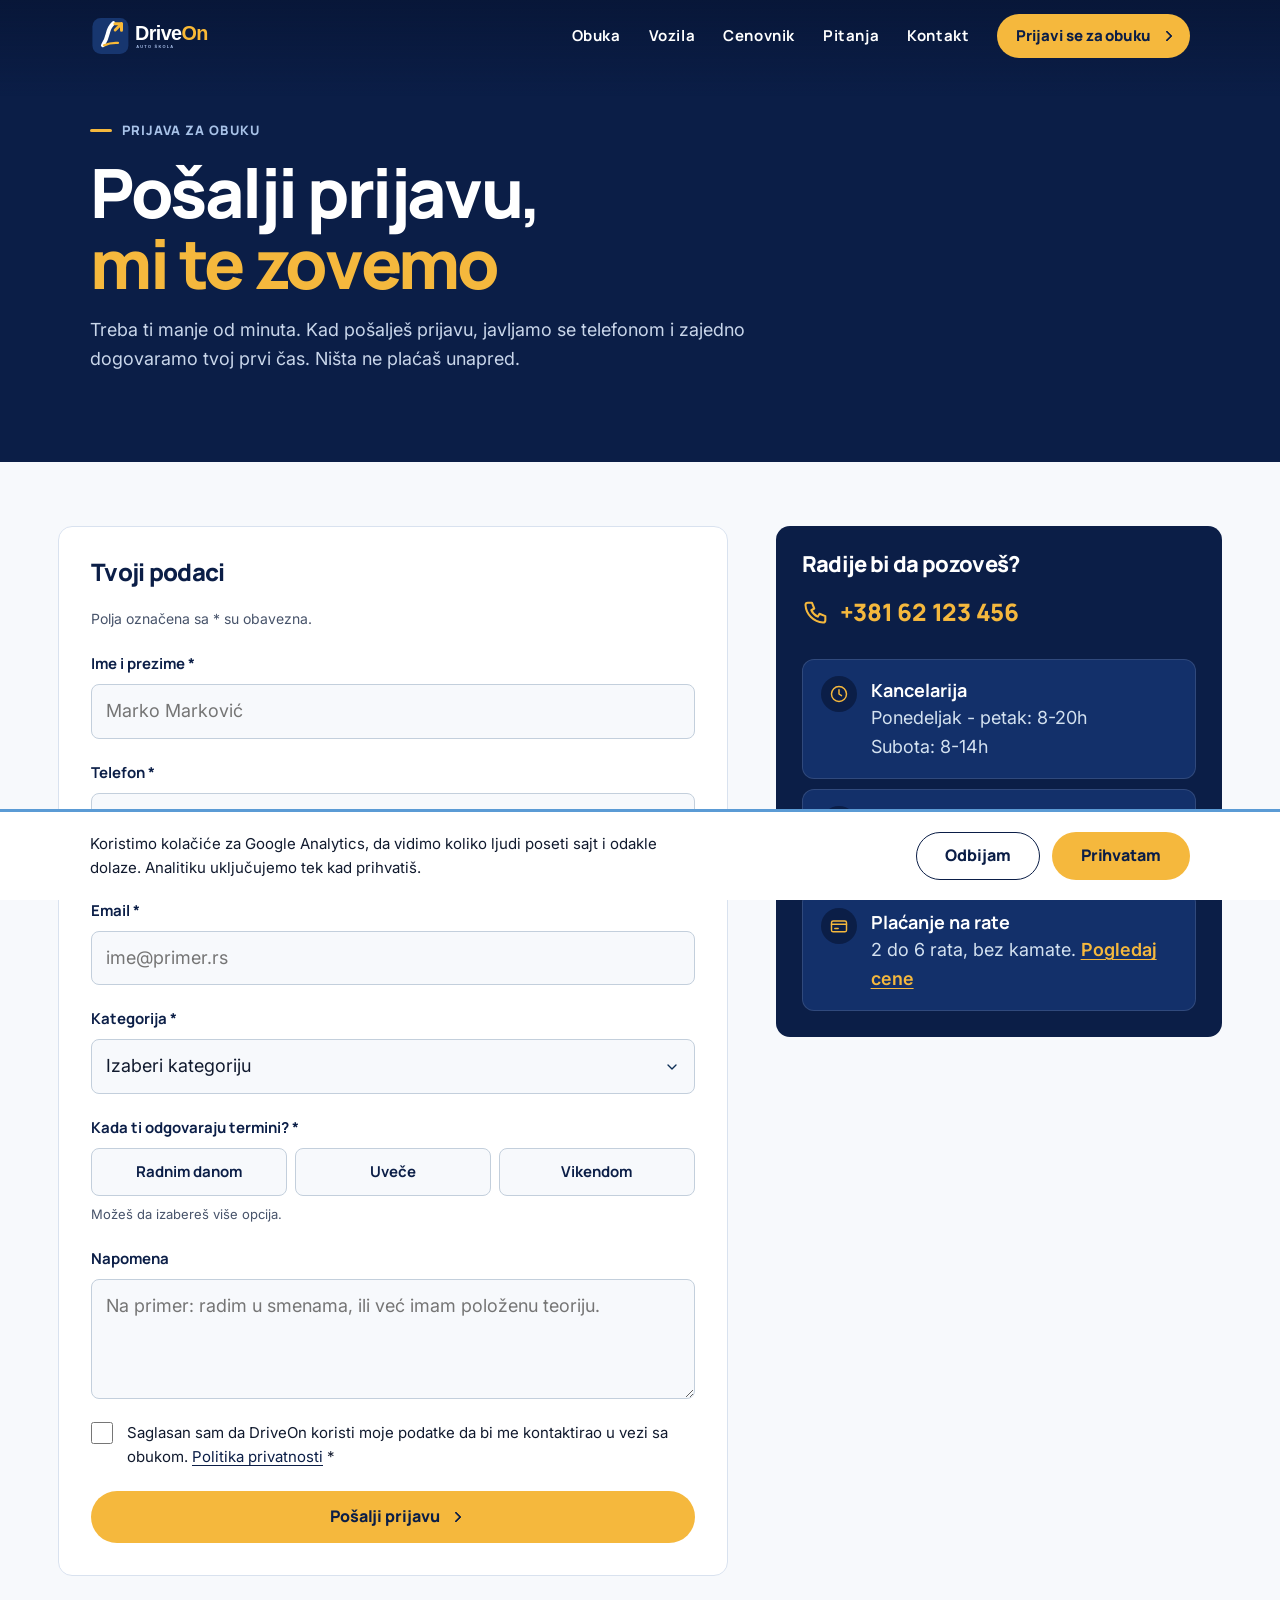
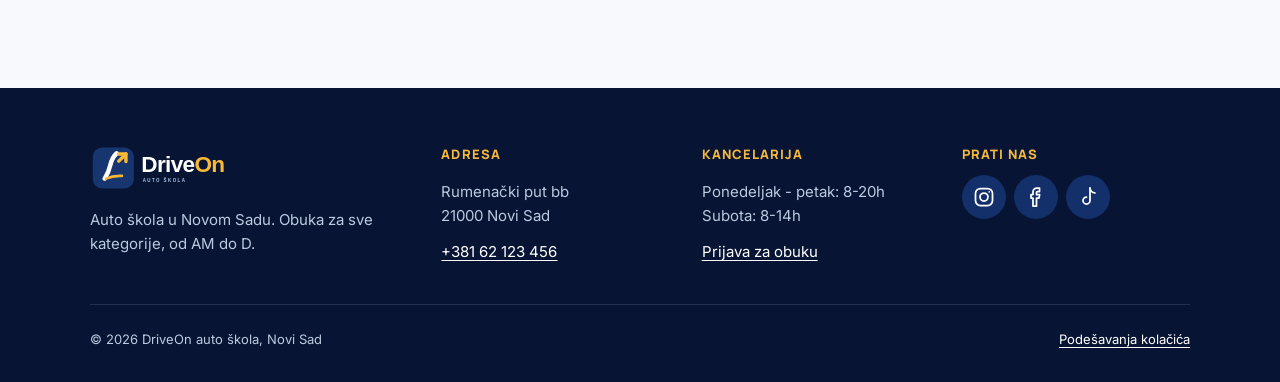
==== commit 1f1a1b60: "Update 2.0" ====
--- a/kontakt.html
+++ b/kontakt.html
@@ -3,8 +3,28 @@
 <head>
   <meta charset="utf-8">
   <meta name="viewport" content="width=device-width, initial-scale=1">
-  <title>Prijava za obuku - DriveOn auto škola Novi Sad</title>
-  <meta name="description" content="Pošalji prijavu za obuku u auto školi DriveOn u Novom Sadu. Javljamo se telefonom i dogovaramo prvi čas.">
+  <title>Prijava za obuku | Auto škola Novi Sad DriveOn</title>
+  <meta name="description" content="Prijavi se za obuku u auto školi DriveOn, Rumenački put bb, Novi Sad. Pošalješ prijavu, mi te zovemo i dogovaramo prvi čas. Ništa ne plaćaš unapred.">
+  <!-- TEST sajt: pretraživači ne indeksiraju stranicu. Kad sajt postane pravi, promeni u "index, follow". -->
+  <meta name="robots" content="noindex, nofollow">
+  <link rel="canonical" href="https://ivkec.github.io/driveon/kontakt.html">
+
+  <!-- Pregled za deljenje (Facebook, Viber, WhatsApp, LinkedIn, X) -->
+  <meta property="og:type" content="website">
+  <meta property="og:site_name" content="DriveOn auto škola">
+  <meta property="og:locale" content="sr_RS">
+  <meta property="og:url" content="https://ivkec.github.io/driveon/kontakt.html">
+  <meta property="og:title" content="Prijava za obuku | Auto škola Novi Sad DriveOn">
+  <meta property="og:description" content="Prijavi se za obuku u auto školi DriveOn, Rumenački put bb, Novi Sad. Pošalješ prijavu, mi te zovemo i dogovaramo prvi čas. Ništa ne plaćaš unapred.">
+  <meta property="og:image" content="https://ivkec.github.io/driveon/images/og-image.jpg">
+  <meta property="og:image:width" content="1200">
+  <meta property="og:image:height" content="630">
+  <meta property="og:image:alt" content="Kandidat za volanom vozila auto škole DriveOn u Novom Sadu podiže palac, pored njega stoji instruktorka">
+  <meta name="twitter:card" content="summary_large_image">
+  <meta name="twitter:title" content="Prijava za obuku | Auto škola Novi Sad DriveOn">
+  <meta name="twitter:description" content="Prijavi se za obuku u auto školi DriveOn, Rumenački put bb, Novi Sad. Pošalješ prijavu, mi te zovemo i dogovaramo prvi čas. Ništa ne plaćaš unapred.">
+  <meta name="twitter:image" content="https://ivkec.github.io/driveon/images/og-image.jpg">
+  <meta name="twitter:image:alt" content="Kandidat za volanom vozila auto škole DriveOn u Novom Sadu podiže palac, pored njega stoji instruktorka">
 
   <!-- Google Analytics (GA4)
        Ne učitava se odavde. script.js ga ubacuje tek kad posetilac klikne "Prihvatam" na cookie banneru.
@@ -19,9 +39,12 @@
   -->
 
   <link rel="icon" href="images/favicon.svg" type="image/svg+xml">
+  <link rel="icon" href="images/favicon-32.png" type="image/png" sizes="32x32">
+  <link rel="apple-touch-icon" href="images/apple-touch-icon.png">
+  <meta name="theme-color" content="#0b1e47">
   <link rel="preconnect" href="https://fonts.googleapis.com">
   <link rel="preconnect" href="https://fonts.gstatic.com" crossorigin>
-  <link rel="stylesheet" href="https://fonts.googleapis.com/css2?family=Inter:wght@400;500;600;700&family=Manrope:wght@600;700;800&display=swap&subset=latin-ext">
+  <link rel="stylesheet" href="https://fonts.googleapis.com/css2?family=Inter:wght@400;500;600;700&family=Manrope:wght@700;800&display=swap">
   <link rel="stylesheet" href="style.css">
 </head>
 <body>
@@ -184,7 +207,7 @@
     <div class="container">
       <div class="footer__grid">
         <div>
-          <img class="logo logo--footer" src="images/driveon-logo.svg" width="520" height="140" alt="DriveOn auto škola">
+          <img class="logo logo--footer" src="images/driveon-logo.svg" width="520" height="140" alt="DriveOn auto škola" loading="lazy">
           <p class="footer__about">Auto škola u Novom Sadu. Obuka za sve kategorije, od AM do D.</p>
         </div>
         <div>
--- a/style.css
+++ b/style.css
@@ -179,18 +179,6 @@
   display: none !important;
 }
 
-.visually-hidden {
-  position: absolute;
-  width: 1px;
-  height: 1px;
-  padding: 0;
-  margin: -1px;
-  overflow: hidden;
-  clip: rect(0, 0, 0, 0);
-  white-space: nowrap;
-  border: 0;
-}
-
 .skip-link {
   position: absolute;
   top: -100px;
@@ -219,16 +207,13 @@
 }
 
 /* Tamna traka: hero, garancija, uvod kontakt stranice */
-.section--accent,
+
 .hero,
 .page-intro {
   background: var(--navy);
   color: #fff;
 }
 
-.section--accent h1,
-.section--accent h2,
-.section--accent h3,
 .hero h1,
 .page-intro h1 {
   color: #fff;
@@ -286,10 +271,6 @@
   border-color: #d3deee;
 }
 
-.section--tint .ph {
-  background: #d3deee;
-}
-
 .section--dark {
   background: var(--navy);
   color: #d6e1f2;
@@ -319,7 +300,6 @@
   background: var(--sun);
 }
 
-.section--accent .eyebrow,
 .page-intro .eyebrow {
   color: var(--sky-on-dark);
 }
@@ -372,76 +352,6 @@
 .icon--sm {
   width: 20px;
   height: 20px;
-}
-
-/* Ikonica u krugu */
-.icon-badge {
-  display: inline-flex;
-  align-items: center;
-  justify-content: center;
-  width: 36px;
-  height: 36px;
-  flex: none;
-  background: var(--sky-soft);
-  border-radius: 50%;
-}
-
-.icon-badge .icon {
-  width: 20px;
-  height: 20px;
-  color: var(--navy);
-}
-
-/* ---------- Placeholder slike ---------- */
-.ph {
-  display: flex;
-  align-items: center;
-  justify-content: center;
-  padding: 16px;
-  background: var(--ph);
-  color: var(--ph-ink);
-  font-family: var(--font-head);
-  font-size: 0.75rem;
-  font-weight: 700;
-  letter-spacing: 0.08em;
-  text-align: center;
-  text-transform: uppercase;
-  border-radius: var(--radius-lg);
-}
-
-.ph--hero {
-  aspect-ratio: 4 / 3;
-  background: var(--navy-2);
-  color: var(--sky-on-dark);
-  border: 1px solid var(--navy-line);
-}
-
-.ph--card {
-  aspect-ratio: 4 / 3;
-}
-
-.ph--portrait {
-  aspect-ratio: 4 / 5;
-}
-
-.ph--avatar {
-  width: 56px;
-  height: 56px;
-  padding: 4px;
-  font-size: 0.5625rem;
-}
-
-.ph--map {
-  min-height: 280px;
-}
-
-.ph-text {
-  display: block;
-  padding: 10px 12px;
-  background: var(--ph);
-  color: var(--ph-ink);
-  font-size: 0.875rem;
-  border-radius: 6px;
 }
 
 /* ---------- Logo ---------- */
@@ -555,15 +465,6 @@
   margin-top: 32px;
 }
 
-.phone-link {
-  display: inline-flex;
-  align-items: center;
-  gap: 8px;
-  font-family: var(--font-head);
-  font-weight: 700;
-  text-decoration: none;
-}
-
 /* ---------- Header (tamno plav, spojen sa hero delom) ---------- */
 .site-header {
   position: fixed;
@@ -645,18 +546,6 @@
   width: 26px;
   height: 26px;
   color: #fff;
-}
-
-.nav-toggle .icon--close {
-  display: none;
-}
-
-.nav-toggle[aria-expanded="true"] .icon--open {
-  display: none;
-}
-
-.nav-toggle[aria-expanded="true"] .icon--close {
-  display: block;
 }
 
 .nav {
@@ -723,28 +612,6 @@
   gap: 48px;
 }
 
-.hero__kicker {
-  display: inline-flex;
-  align-items: center;
-  gap: 10px;
-  margin-bottom: 24px;
-  padding: 6px 14px 6px 10px;
-  font-size: 0.8125rem;
-  font-weight: 600;
-  color: var(--sky-on-dark);
-  background: rgba(255, 255, 255, 0.06);
-  border: 1px solid var(--navy-line);
-  border-radius: 999px;
-}
-
-.hero__kicker::before {
-  content: "";
-  width: 8px;
-  height: 8px;
-  background: var(--sun);
-  border-radius: 50%;
-}
-
 .hero h1 {
   max-width: 12ch;
 }
@@ -767,28 +634,6 @@
   min-height: 58px;
   padding: 0 32px;
   font-size: 1.0625rem;
-}
-
-.hero__checks {
-  display: flex;
-  flex-wrap: wrap;
-  gap: 10px 24px;
-  margin-top: 32px;
-  font-size: 0.9375rem;
-  color: #fff;
-}
-
-.hero__checks li {
-  display: inline-flex;
-  align-items: center;
-  gap: 8px;
-}
-
-.hero__checks .icon {
-  width: 18px;
-  height: 18px;
-  color: var(--sun);
-  stroke-width: 2.5;
 }
 
 /* Fotografija: bez okvira, ivice se postepeno stapaju sa tamno plavom pozadinom */
@@ -883,10 +728,6 @@
   margin-top: 4px;
   font-size: 0.875rem;
   color: var(--ink-2);
-}
-
-.card > .ph {
-  border-radius: var(--radius-lg) var(--radius-lg) 0 0;
 }
 
 .tag {
@@ -1130,11 +971,6 @@
   min-height: 140px;
 }
 
-.card .ph--avatar {
-  flex: none;
-  border-radius: 50%;
-}
-
 .testimonial__person {
   display: flex;
   align-items: center;
@@ -1142,14 +978,6 @@
   margin-top: auto;
   padding-top: 20px;
   border-top: 1px solid var(--line);
-}
-
-.testimonial__person .ph-text {
-  padding: 4px 8px;
-}
-
-.testimonial__person .ph-text + .ph-text {
-  margin-top: 6px;
 }
 
 /* ---------- Ponuda: tabovi ---------- */
@@ -1240,17 +1068,6 @@
   color: var(--ink-2);
 }
 
-.price-card__flag {
-  justify-self: start;
-  align-self: flex-start;
-  margin-top: 6px;
-  padding: 2px 10px;
-  font-size: 0.75rem;
-  font-weight: 600;
-  color: #7a5200;
-  background: var(--sun-soft);
-  border-radius: 999px;
-}
 
 .price-card__list {
   margin-top: 20px;
@@ -1725,38 +1542,6 @@
   font-weight: 600;
 }
 
-/* ---------- P.S. ---------- */
-.ps {
-  padding: 0 0 64px;
-}
-
-.ps__box {
-  padding: 32px 24px;
-  background: var(--sun-soft);
-  border: 1px solid #f3dc9f;
-  border-radius: var(--radius-lg);
-}
-
-.ps p {
-  font-size: 1.125rem;
-}
-
-.ps strong {
-  font-family: var(--font-head);
-  color: var(--navy);
-}
-
-.ps .btn--primary {
-  background: var(--navy);
-  color: #fff;
-}
-
-.ps .btn--primary:hover {
-  background: var(--navy-2);
-  color: #fff;
-  box-shadow: 0 0 0 5px rgba(11, 30, 71, 0.14);
-}
-
 /* ---------- Footer ---------- */
 .site-footer {
   padding: 56px 0 32px;
@@ -1839,27 +1624,6 @@
   background: none;
   border: 0;
   cursor: pointer;
-}
-
-/* ---------- Fiksno CTA na mobilnom ---------- */
-.sticky-cta {
-  position: fixed;
-  left: 0;
-  right: 0;
-  bottom: 0;
-  z-index: 40;
-  padding: 10px var(--gutter) calc(10px + env(safe-area-inset-bottom));
-  background: var(--navy);
-  border-top: 1px solid var(--navy-line);
-  transition: transform 0.2s ease;
-}
-
-.sticky-cta.is-hidden {
-  transform: translateY(110%);
-}
-
-.has-sticky-cta {
-  padding-bottom: 76px;
 }
 
 /* ---------- Cookie banner ---------- */
@@ -2209,14 +1973,6 @@
     padding: 48px;
   }
 
-  .ps__box {
-    padding: 40px 48px;
-  }
-
-  .ps {
-    padding-bottom: 96px;
-  }
-
   .cookie__inner {
     grid-template-columns: minmax(0, 1fr) auto;
     align-items: center;
@@ -2225,14 +1981,6 @@
 
   .cookie__actions {
     grid-template-columns: repeat(2, auto);
-  }
-
-  .sticky-cta {
-    display: none;
-  }
-
-  .has-sticky-cta {
-    padding-bottom: 0;
   }
 
   .footer__grid {
@@ -2355,16 +2103,10 @@
     padding: 40px;
   }
 
-
-
   .contact {
     grid-template-columns: minmax(0, 1.2fr) minmax(0, 1fr);
     gap: 48px;
     align-items: start;
-  }
-
-  .ph--map {
-    min-height: 460px;
   }
 
   .signup {
@@ -2417,10 +2159,6 @@
 
   .hero__actions {
     margin-top: clamp(16px, 3.4vh, 36px);
-  }
-
-  .hero__checks {
-    margin-top: clamp(14px, 2.6vh, 28px);
   }
 
   .hero__media {
@@ -2651,33 +2389,6 @@
   height: 18px;
 }
 
-/* Ceo kartica je klikabilna: dugme u naslovu pokriva celu karticu */
-.fleet__open {
-  padding: 0;
-  font: inherit;
-  color: inherit;
-  text-align: left;
-  background: none;
-  border: 0;
-  cursor: pointer;
-}
-
-.fleet__open::after {
-  content: "";
-  position: absolute;
-  inset: 0;
-  z-index: 1;
-}
-
-.fleet__open:focus-visible {
-  outline: none;
-}
-
-.fleet__card:has(.fleet__open:focus-visible) {
-  outline: 3px solid var(--sun);
-  outline-offset: 3px;
-}
-
 .fleet__card:hover {
   transform: translateY(-4px);
   border-color: var(--sky);
@@ -2688,8 +2399,7 @@
   transform: scale(1.05);
 }
 
-.fleet__card:hover .fleet__zoom,
-.fleet__card:has(.fleet__open:focus-visible) .fleet__zoom {
+.fleet__card:hover .fleet__zoom {
   opacity: 1;
   transform: scale(1);
 }
@@ -3034,7 +2744,7 @@
 .to-top {
   position: fixed;
   right: 16px;
-  bottom: calc(88px + env(safe-area-inset-bottom));
+  bottom: calc(16px + env(safe-area-inset-bottom));
   z-index: 45;
   display: inline-flex;
   align-items: center;
@@ -3089,16 +2799,6 @@
   }
 }
 
-body:not(.has-sticky-cta) .to-top {
-  bottom: calc(16px + env(safe-area-inset-bottom));
-}
-
-@media (min-width: 768px) {
-  body:not(.has-sticky-cta) .to-top {
-    bottom: 24px;
-  }
-}
-
 /* Skrolbar: tamno plava podloga, svetlija plava nijansa za klizač */
 html {
   scrollbar-color: #3a5c9c var(--navy);
@@ -3793,7 +3493,7 @@
   font-size: 0.9375rem;
   font-weight: 800;
   color: #fff;
-  background: linear-gradient(145deg, #1a3c7d, var(--navy));
+  background-color: var(--navy);
   border: 2px solid var(--sun);
   border-radius: 50%;
   object-fit: cover;
@@ -4122,3 +3822,38 @@
     justify-content: center;
   }
 }
+
+/* Uvod na stranici za prijavu: meni je fiksiran, pa razmak uključuje njegovu visinu */
+.page-intro {
+  padding-top: calc(var(--header-h) + 24px);
+}
+
+@media (min-width: 768px) {
+  .page-intro {
+    padding-top: calc(var(--header-h) + 40px);
+  }
+}
+
+/* Širine naslova podešene u dizajnu (računar) */
+@media (min-width: 1024px) {
+  #resenje-naslov { max-width: 558px; }
+  #instruktori-naslov { max-width: 584px; }
+  #zivot-naslov { max-width: 392px; }
+  #vozni-park-naslov { max-width: 431px; }
+  #utisci-naslov { max-width: 473px; }
+}
+
+/* Koraci: dok se crtaju tačkice, broj trenutnog koraka dobija tamnoplavi krug
+   sa svetlim prstenom (isti stil kao zelena ikonica na kraju) */
+.steps.js-reveal .step::before {
+  transition: box-shadow 0.3s ease;
+}
+
+.steps.js-reveal .step.is-current::before {
+  box-shadow: 0 0 0 3px var(--surface), 0 0 0 5px var(--navy), 0 6px 16px rgba(11, 30, 71, 0.18);
+}
+
+/* Spokojnije crtanje tačkica između koraka */
+.steps.js-reveal .step:not(:last-child)::after {
+  transition: clip-path 0.3s ease;
+}
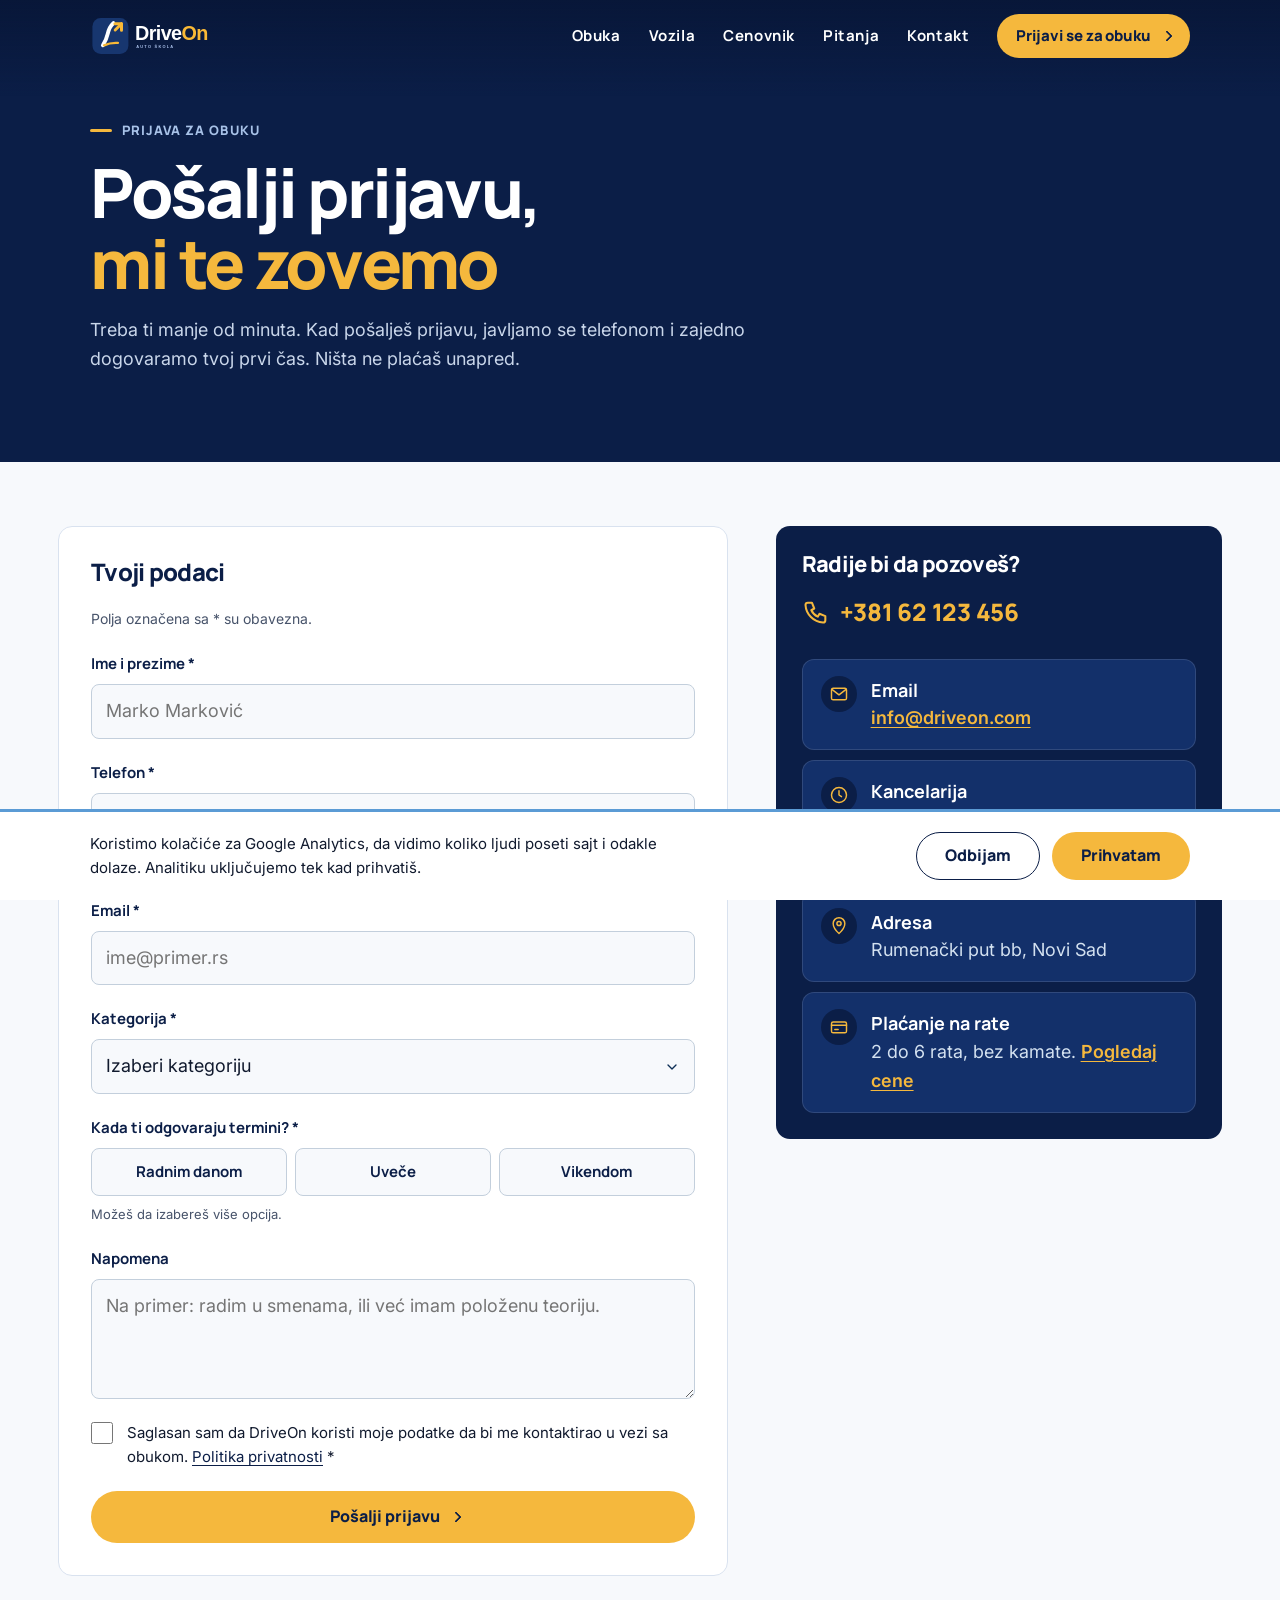
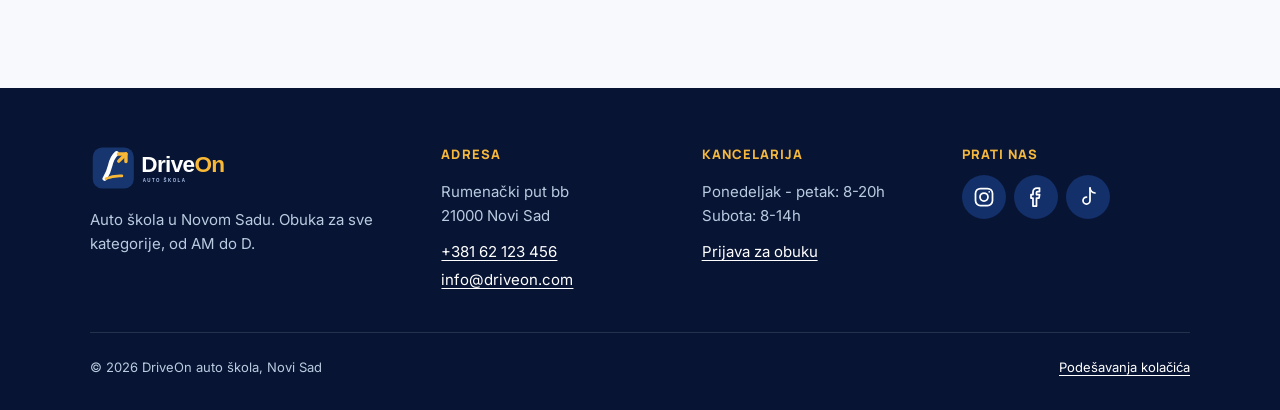
==== commit 1f979cfb: "Update 3.1" ====
--- a/kontakt.html
+++ b/kontakt.html
@@ -185,6 +185,10 @@
           </a>
           <ul class="contact-list">
             <li>
+              <svg class="icon" viewBox="0 0 24 24" aria-hidden="true"><rect x="3" y="5" width="18" height="14" rx="2"/><path d="M3.5 6.5 12 13l8.5-6.5"/></svg>
+              <span><strong>Email</strong><a href="mailto:info@driveon.com">info@driveon.com</a></span>
+            </li>
+            <li>
               <svg class="icon" viewBox="0 0 24 24" aria-hidden="true"><circle cx="12" cy="12" r="9"/><path d="M12 7v5l3 2"/></svg>
               <span><strong>Kancelarija</strong>Ponedeljak - petak: 8-20h<br>Subota: 8-14h</span>
             </li>
@@ -214,6 +218,7 @@
           <p class="footer__title">Adresa</p>
           <p>Rumenački put bb<br>21000 Novi Sad</p>
           <p style="margin-top: 12px"><a href="tel:+38162123456">+381 62 123 456</a></p>
+          <p style="margin-top: 4px"><a href="mailto:info@driveon.com">info@driveon.com</a></p>
         </div>
         <div>
           <p class="footer__title">Kancelarija</p>
--- a/style.css
+++ b/style.css
@@ -2417,58 +2417,141 @@
   inset: 0;
   z-index: 200;
   display: flex;
+  overflow-y: auto;
+  padding: 64px 16px 32px;
+  color: #fff;
+  background: var(--navy-deep);
+}
+
+.lightbox[hidden] {
+  display: none;
+}
+
+body.has-lightbox {
+  overflow: hidden;
+}
+
+.lightbox__inner {
+  display: grid;
+  gap: 24px;
+  width: 100%;
+  max-width: 1180px;
+  margin: auto;
+}
+
+.lightbox__viewer {
+  display: grid;
+  gap: 12px;
+  justify-items: center;
+}
+
+/* Kvadratni kadar: slike su kvadratne, pa nema praznih traka */
+.lightbox__frame {
+  position: relative;
+  overflow: hidden;
+  transform-origin: 0 0;
+  width: 100%;
+  aspect-ratio: 1 / 1;
+  background: #0d1f45;
+  border-radius: var(--radius-lg);
+  box-shadow: 0 30px 70px rgba(0, 0, 0, 0.45);
+}
+
+.lightbox__img {
+  position: absolute;
+  inset: 0;
+  display: block;
+  width: 100%;
+  height: 100%;
+  object-fit: cover;
+  will-change: transform, opacity;
+}
+
+.lightbox__count {
+  position: absolute;
+  left: 50%;
+  bottom: 14px;
+  z-index: 2;
+  margin: 0;
+  padding: 4px 12px;
+  font-size: 0.8125rem;
+  font-weight: 600;
+  font-variant-numeric: tabular-nums;
+  color: #fff;
+  background: rgba(7, 20, 51, 0.6);
+  border-radius: 999px;
+  transform: translateX(-50%);
+  backdrop-filter: blur(6px);
+}
+
+.lightbox__count:empty {
+  display: none;
+}
+
+/* Sličice ispod velike slike */
+.lightbox__thumbs[hidden] {
+  display: none;
+}
+
+.lightbox__thumbs {
+  display: flex;
+  flex-wrap: wrap;
+  justify-content: center;
+  gap: 10px;
+}
+
+.lightbox__thumb {
+  width: 64px;
+  height: 64px;
+  padding: 0;
+  overflow: hidden;
+  background: none;
+  border: 2px solid transparent;
+  border-radius: 12px;
+  opacity: 0.55;
+  cursor: pointer;
+  transition: opacity 0.2s ease, border-color 0.2s ease, transform 0.2s ease;
+}
+
+.lightbox__thumb img {
+  display: block;
+  width: 100%;
+  height: 100%;
+  object-fit: cover;
+}
+
+.lightbox__thumb:hover {
+  opacity: 0.85;
+}
+
+.lightbox__thumb.is-active {
+  border-color: var(--sun);
+  opacity: 1;
+  transform: translateY(-2px);
+}
+
+.lightbox__thumb:focus-visible {
+  outline: 3px solid var(--sun);
+  outline-offset: 3px;
+}
+
+.lightbox__caption {
+  text-align: center;
+}
+
+/* Oznaka kategorije u slajderu: žuti kružić (za dva-tri slova postaje ovalan) */
+.lightbox__caption .tag {
+  display: inline-flex;
   align-items: center;
   justify-content: center;
-  padding: 64px 16px 24px;
-  color: #fff;
-  background: rgba(7, 20, 51, 0.96);
-  animation: lightbox-in 0.25s ease;
-}
-
-.lightbox[hidden] {
-  display: none;
-}
-
-@keyframes lightbox-in {
-  from { opacity: 0; }
-  to { opacity: 1; }
-}
-
-.lightbox__stage {
-  display: flex;
-  flex-direction: column;
-  align-items: center;
-  gap: 20px;
-  width: 100%;
-  max-width: 1100px;
-  max-height: 100%;
-  margin: 0;
-}
-
-.lightbox__img {
-  display: block;
-  width: auto;
-  max-width: 100%;
-  max-height: 58vh;
-  object-fit: contain;
-  border-radius: var(--radius-lg);
-  box-shadow: 0 24px 60px rgba(0, 0, 0, 0.4);
-  animation: lightbox-slide 0.3s ease;
-}
-
-@keyframes lightbox-slide {
-  from { opacity: 0; transform: scale(0.98); }
-  to { opacity: 1; transform: none; }
-}
-
-.lightbox__caption {
-  width: 100%;
-  max-width: 560px;
-  text-align: center;
-}
-
-.lightbox__caption .tag {
-  margin-bottom: 8px;
+  min-width: 36px;
+  height: 36px;
+  margin-bottom: 12px;
+  padding: 0 10px;
+  font-size: 0.875rem;
+  color: var(--navy);
+  background: var(--sun);
+  box-shadow: 0 0 0 4px rgba(245, 184, 61, 0.18);
 }
 
 .lightbox__caption h2 {
@@ -2477,7 +2560,7 @@
 }
 
 .lightbox__meta {
-  margin-top: 2px;
+  margin-top: 4px;
   color: var(--sky-on-dark);
 }
 
@@ -2486,29 +2569,25 @@
   flex-wrap: wrap;
   justify-content: center;
   gap: 8px;
-  margin: 14px 0 0;
+  margin: 18px 0 0;
   padding: 0;
   list-style: none;
 }
 
 .lightbox__details li {
-  padding: 6px 12px;
+  padding: 7px 14px;
   font-size: 0.875rem;
   color: #e6eef9;
-  background: rgba(255, 255, 255, 0.08);
+  background: rgba(255, 255, 255, 0.07);
   border: 1px solid var(--navy-line);
   border-radius: 999px;
 }
 
-.lightbox__count {
-  margin-top: 14px;
-  font-size: 0.8125rem;
-  color: var(--sky-on-dark);
-}
-
+/* Dugmad: zatvaranje i strelice preko slike */
 .lightbox__close,
 .lightbox__nav {
   position: absolute;
+  z-index: 3;
   display: inline-flex;
   align-items: center;
   justify-content: center;
@@ -2516,11 +2595,12 @@
   height: 48px;
   padding: 0;
   color: #fff;
-  background: rgba(255, 255, 255, 0.08);
-  border: 1px solid rgba(255, 255, 255, 0.18);
+  background: rgba(7, 20, 51, 0.55);
+  border: 1px solid rgba(255, 255, 255, 0.22);
   border-radius: 50%;
   cursor: pointer;
-  transition: background-color 0.2s ease, color 0.2s ease, border-color 0.2s ease;
+  backdrop-filter: blur(6px);
+  transition: background-color 0.2s ease, color 0.2s ease, border-color 0.2s ease, transform 0.2s ease;
 }
 
 .lightbox__close:hover,
@@ -2537,20 +2617,28 @@
 }
 
 .lightbox__close {
-  top: 14px;
-  right: 14px;
-}
-
+  position: fixed;
+  top: 12px;
+  right: 12px;
+}
+
+/* Strelice uz levu i desnu ivicu ekrana.
+   Na telefonu su u visini sredine slike (slika je kvadrat preko cele širine). */
 .lightbox__nav {
-  top: 32%;
+  top: calc(64px + (100vw - 32px) / 2);
+  transform: translateY(-50%);
+}
+
+.lightbox__nav:hover {
+  transform: translateY(-50%) scale(1.06);
 }
 
 .lightbox__nav--prev {
-  left: 10px;
+  left: 4px;
 }
 
 .lightbox__nav--next {
-  right: 10px;
+  right: 4px;
 }
 
 .lightbox__close .icon,
@@ -2559,24 +2647,25 @@
   height: 22px;
 }
 
-body.has-lightbox {
-  overflow: hidden;
-}
-
 @media (min-width: 768px) {
+  .lightbox__frame {
+    width: min(100%, calc(100vh - 220px), 640px);
+    min-width: 360px;
+  }
+
+  .lightbox__close {
+    top: 20px;
+    right: 24px;
+  }
+
   .lightbox {
-    padding: 72px 96px 32px;
-  }
-
-  .lightbox__img {
-    max-height: 64vh;
+    padding: 72px 96px 40px;
   }
 
   .lightbox__nav {
     top: 50%;
     width: 56px;
     height: 56px;
-    transform: translateY(-50%);
   }
 
   .lightbox__nav--prev {
@@ -2587,9 +2676,40 @@
     right: 24px;
   }
 
-  .lightbox__close {
-    top: 20px;
-    right: 24px;
+  .lightbox__thumb {
+    width: 72px;
+    height: 72px;
+  }
+}
+
+/* Računar: velika slika levo, podaci desno */
+@media (min-width: 1024px) {
+  .lightbox {
+    padding: 56px 112px 40px;
+  }
+
+  .lightbox__inner {
+    grid-template-columns: auto minmax(280px, 380px);
+    gap: 56px;
+    align-items: center;
+    justify-content: center;
+  }
+
+  .lightbox__frame {
+    width: min(calc(100vw - 600px), calc(100vh - 200px), 720px);
+  }
+
+  .lightbox__caption {
+    text-align: left;
+  }
+
+  .lightbox__caption h2 {
+    font-size: 2rem;
+  }
+
+  .lightbox__details {
+    flex-direction: column;
+    align-items: flex-start;
   }
 }
 
@@ -2597,60 +2717,10 @@
   .fleet__card,
   .fleet__media img,
   .lightbox,
-  .lightbox__img {
+  .lightbox__img,
+  .lightbox__thumb {
     transition: none;
     animation: none;
-  }
-}
-
-/* Slajder: puna pozadina, sve staje u ekran, strelice na telefonu ispod slike */
-.lightbox {
-  overflow-y: auto;
-  padding: 64px 16px 96px;
-  background: var(--navy-deep);
-}
-
-.lightbox__stage {
-  margin: auto 0;
-}
-
-.lightbox__img {
-  max-height: 50vh;
-}
-
-.lightbox__nav {
-  top: auto;
-  bottom: 20px;
-}
-
-.lightbox__nav--prev {
-  left: calc(50% - 64px);
-}
-
-.lightbox__nav--next {
-  right: calc(50% - 64px);
-}
-
-@media (min-width: 768px) {
-  .lightbox {
-    padding: 64px 112px 32px;
-  }
-
-  .lightbox__img {
-    max-height: min(50vh, 620px);
-  }
-
-  .lightbox__nav {
-    top: 50%;
-    bottom: auto;
-  }
-
-  .lightbox__nav--prev {
-    left: 24px;
-  }
-
-  .lightbox__nav--next {
-    right: 24px;
   }
 }
 
@@ -3031,9 +3101,20 @@
 }
 
 @media (min-width: 1024px) {
-  .map,
+  /* Mapa je iste visine kao tekst pored nje: od oznake "Kontakt" do dugmeta */
+  #kontakt .contact {
+    align-items: stretch;
+  }
+
+  .map {
+    min-height: 460px;
+  }
+
   .map iframe {
-    min-height: 460px;
+    position: absolute;
+    inset: 0;
+    height: 100%;
+    min-height: 0;
   }
 }
 
